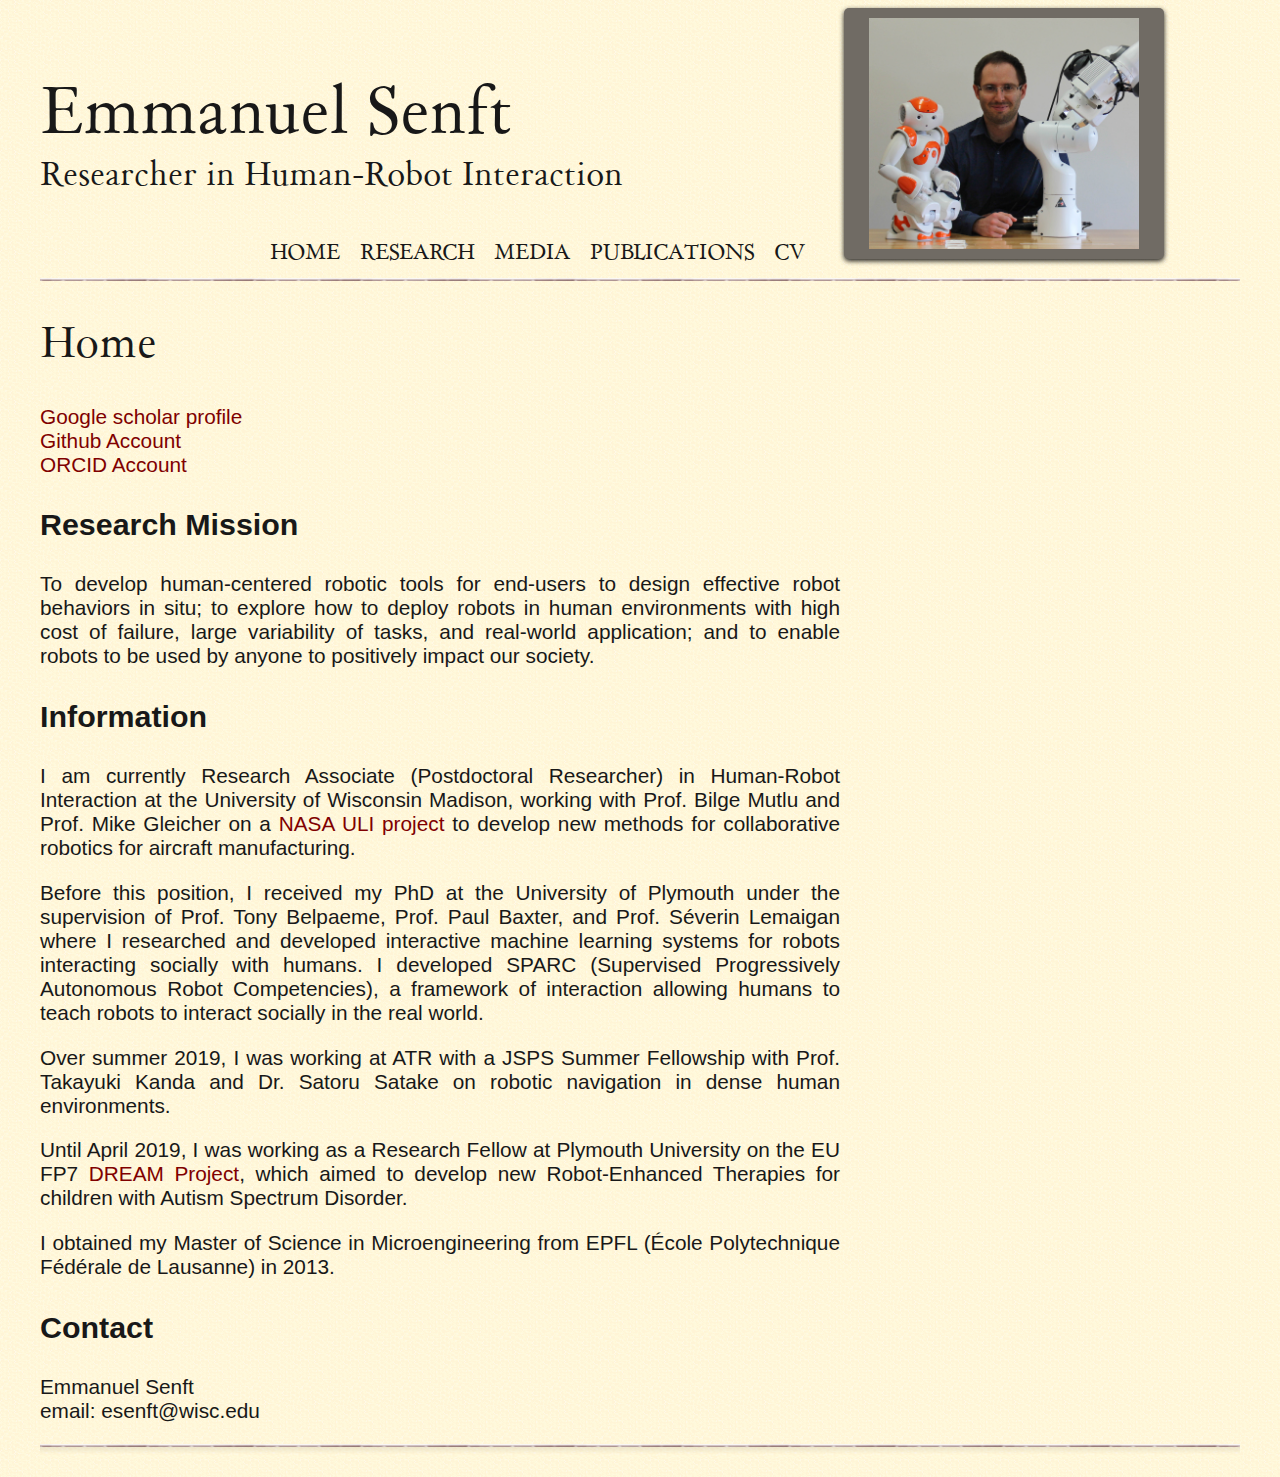
==== index.html @ 6bbd4413 "improve visuals" ====
<!DOCTYPE html>
<html>

    <head>
	<!-- Global site tag (gtag.js) - Google Analytics -->
	<script async src="https://www.googletagmanager.com/gtag/js?id=UA-127162467-1"></script>
	<script>
		window.dataLayer = window.dataLayer || [];
		function gtag(){dataLayer.push(arguments);}
		gtag('js', new Date());

		gtag('config', 'UA-127162467-1');
	</script>

        <meta charset="utf-8" />
        <link rel="stylesheet" href="style.css" />
        <!--[if lt IE 9]>
        <script src="http://html5shiv.googlecode.com/svn/trunk/html5.js"></script>
        <![endif]-->
        <title>Emmanuel Senft</title>
		<link rel="shortcut icon" href="images/icon.ico">
    </head>
    
    <!--[if IE 6 ]><body class="ie6 old_ie"><![endif]-->
    <!--[if IE 7 ]><body class="ie7 old_ie"><![endif]-->
    <!--[if IE 8 ]><body class="ie8"><![endif]-->
    <!--[if IE 9 ]><body class="ie9"><![endif]-->
    <!--[if !IE]><!--><body><!--<![endif]-->
    <div id="bloc_page">
        <header>
            <div id="titre_principal">
                <h1>Emmanuel Senft </h1>
                <h2>Researcher in Human-Robot Interaction</h2>
                <nav>
                    <ul>
                        <li><a href="index.html">Home</a></li>
                        <li><a href="research.html">Research</a></li>
                        <!-- <li><a href="professional.html">Professional</a></li> -->
                        <li><a href="media.html">Media</a></li>
                        <li><a href="publication.html">Publications</a></li>
                        <li><a href="cv.pdf" target="_blank">CV</a></li>
                    </ul>
                </nav>
            </div>

            <aside>
                    <img id="panda" src="images/portrait.jpg" alt="Emmanuel Senft" class="center"/>
            </aside>

        </header>
        
        
        <section>
            <article>
                <h2>Home</h2>
                <p><a href="https://scholar.google.co.uk/citations?user=Yw1tGf4AAAAJ&hl=en">Google scholar profile</a><br />
                <a href="https://github.com/emmanuel-senft">Github Account</a><br />
                <a href="https://orcid.org/0000-0001-7160-4352">ORCID Account</a></p>
                <h3>Research Mission</h3>
                <p> To develop human-centered robotic tools for end-users to design effective robot behaviors in situ; to explore how to deploy robots in human environments with high cost of failure, large variability of tasks, and real-world application; and to enable robots to be used by anyone to positively impact our society.</p>

                <h3>Information</h3>
                <p> I am currently Research Associate (Postdoctoral Researcher) in Human-Robot Interaction at the University of Wisconsin Madison, working with Prof. Bilge Mutlu and Prof. Mike Gleicher on a <a href=https://techport.nasa.gov/view/96115>NASA ULI project</a> to develop new methods for collaborative robotics for aircraft manufacturing. </p>

                <p> Before this position, I received my PhD at the University of Plymouth under the supervision of Prof. Tony Belpaeme, Prof. Paul Baxter, and Prof. Séverin Lemaigan where I researched and developed interactive machine learning systems for robots interacting socially with humans. 
                I developed SPARC (Supervised Progressively Autonomous Robot Competencies), a framework of interaction allowing humans to teach robots to interact socially in the real world. </p>
                
                <p>Over summer 2019, I was working at ATR with a JSPS Summer Fellowship with Prof. Takayuki Kanda and Dr. Satoru Satake on robotic navigation in dense human environments.</p>
                
                <p>Until April 2019, I was working as a Research Fellow at Plymouth University on the EU FP7 <a href="http://dream2020.eu/">DREAM Project</a>, which aimed to develop new Robot-Enhanced Therapies for children with Autism Spectrum Disorder.</p>

                <p>I obtained my Master of Science in Microengineering from EPFL (École Polytechnique Fédérale de Lausanne) in 2013. </p>

                <!-- <h3> News </h3>
                <ul>
                    <li><p>03/21 - Paper by Mike Hagenow just accepted at IROS / RA-L!</p></li>
                    <li><p>08/20 - Paper from the Cardiac rehabilitation project just came out at RO-MAN 2020! <a href="papers/2020-IR-ROMAN.pdf">Paper</a>.</p></li>
                    <li><p>07/20 - The DREAM Dataset paper is out in Plos One! <a href="papers/2020-ES-HRI.pdf">Paper</a> - <a href="https://www.youtube.com/watch?v=wPnGHM_edk4">Video</a>.</p></li>
                    <li><p>10/19 - Check out for our new paper in <a href="https://robotics.sciencemag.org/content/4/35/eaat1186">Science Robotics</a>, it even made the <a href="https://robotics.sciencemag.org/content/4/35">cover of the issue!</a></p></li>
                    <li><p>10/19 - I have just started a new position at UW Madison working with Bilge Mutlu on robotic collaboration for aircraft manufacturing!</p></li>
                    <li><p>06/19 - Second position for the <a href="http://queenmaryroboticsaward.blogspot.com/">Queen Mary UK Best PhD in Robotics Award</a>.</p>
                    <li><p>02/19 - I received a research grant for the JSPS to work with Prof. Takayuki Kanda at ATR over the summer 2019, I will be collaborating on a project exploring how robots should cross people in narrow corridors. </p></li>
                    <li><p>09/18 - Completed my PhD at Plymouth University (U.K.), under the supervision of <a href="http://tonybelpaeme.me/">Professor Tony Belpaeme</a>, <a href="http://paul-baxter.github.io/">Dr. Paul Baxter</a>, and <a href="http://academia.skadge.org/">Dr. Séverin Lemaignan</a>. This thesis, titled "Teaching Robots Autonomy from In Situ Human Supervision'', can be downloaded <a href="https://emmanuel-senft.github.io/ES Thesis.pdf">here</a>.</p></li>
                </ul>-->
                <h3>Contact</h3>
                <p>Emmanuel Senft<br />
                email: esenft@wisc.edu<br />
            </article>
        </section>
        
        <footer>

        </footer>
    </div>
    </body>
</html>
---- style.css ----
﻿/* Définition des polices personnalisées */

@font-face
{
    font-family: 'BallparkWeiner';
    src: url('polices/ballpark.eot');
    src: url('polices/ballpark.eot?#iefix') format('embedded-opentype'),
         url('polices/ballpark.woff') format('woff'),
         url('polices/ballpark.ttf') format('truetype'),
         url('polices/ballpark.svg#BallparkWeiner') format('svg');
    font-weight: normal;
    font-style: normal;
}

@font-face
{
    font-family: 'Dayrom';
    src: url('polices/dayrom.eot');
    src: url('polices/dayrom.eot?#iefix') format('embedded-opentype'),
         url('polices/dayrom.woff') format('woff'),
         url('polices/dayrom.ttf') format('truetype'),
         url('polices/dayrom.svg#Dayrom') format('svg');
    font-weight: normal;
    font-style: normal;
}

/* Eléments principaux de la page */

body
{
    background: url('images/fond_jaune.png');
    font-family: 'Trebuchet MS', Arial, sans-serif;
    color: #181818;
}

#bloc_page
{
    width: 1200px;
    margin: auto;
}

section h1, footer h1, nav a
{
    font-family: Dayrom, serif;
    font-weight: normal;
    text-transform: uppercase;
}

/* Header */

header
{
    background: url('images/separateur.png') repeat-x bottom;
}

#titre_principal
{
    display: inline-block;
}

header h1
{
    font-family: Dayrom, serif;
    font-size: 4em;
    font-weight: normal;
}

#logo, header h1
{
    display: inline-block;
    margin-bottom: 0px;
}

header h2
{
    font-family: Dayrom, serif;
    font-size: 2em;
    margin-top: 0px;
    font-weight: normal;
}

/* Navigation */

nav
{
    display: inline-block;
    width: 780px;
    text-align: right;
}

nav ul
{
    list-style-type: none;
}

nav li
{
    display: inline-block;
    margin-right: 15px;
}

nav a
{
    font-size: 1.3em;
    color: #181818;
    padding-bottom: 3px;
    text-decoration: none;
}

nav a:hover
{
    color: #760001;
    border-bottom: 3px solid #760001;
}

aside
{
    display: inline-block;
    text-align: justify;
	top: 0px;
	left: 20px;
    position: relative;
    width: 300px;
    min-height: 120px;
    max-height: auto;
	background-color: #706b64;
    box-shadow: 0px 2px 5px #1c1a19;
    border-radius: 5px;
    padding: 10px;
    color: white;
    font-size: 0.9em;
}
.center {
    display: block;
    margin-left: auto;
    margin-right: auto;
    width: 90%;
  }

/* Corps */

article
{
    display: inline-block;
    text-align: justify;
    min-height: 300px;
    max-height: auto;
	vertical-align: top;
    width: 800px;
    margin-right: 15px;
}

article a
{
	text-decoration: none;
	color: #800000;
}

article a:hover
{
    color: #760001;
    border-bottom: 2px solid #760001;
}

.ico_categorie
{
    vertical-align: middle;
    margin-right: 8px;
}

article h2
{
    font-family: Dayrom, serif;
    font-size: 2.6em;
    font-weight: normal;
}

article h3
{
    font-family: Helvetica, sans-serif;
	font-size: 1.9em;
}

article h4
{
    font-family: Helvetica, sans-serif;
	font-size: 1.4em;
}

article r
{
    font-family: Helvetica, sans-serif;
   font-size: 1.2em;
}

article p
{
    font-family: Helvetica, sans-serif;
    font-size: 1.3em;
}
/* Footer */

footer
{
    background:  url('images/separateur.png') repeat-x top, url('images/ombre.png') repeat-x top;
    padding-top: 25px;
}

footer p, footer ul
{
    font-size: 0.8em;
}

footer h1
{
    font-size: 1.1em;
}


/* Correctifs pour les vieilles versions d'Internet Explorer */

/* Pour activer un positionnement type inline-block sur les vieilles versions d'IE */

.old_ie #titre_principal, .old_ie #logo, .old_ie header h1, .old_ie nav, .old_ie nav li, .old_ie .bouton_rouge, .old_ie article, .old_ie aside, .old_ie #tweet, .old_ie #mes_photos, .old_ie #mes_amis, .old_ie #mes_amis ul
{
    display: inline;
    zoom: 1;
}

/* Quelques ajustements pour les vieilles versions d'IE */

.old_ie section h1, .ie8 section h1
{
    font-size: 1.1em;
}

.old_ie footer div, .ie8 footer div
{
    margin-top: 30px;
    background: url('images/separateur.png') repeat-x top;
}
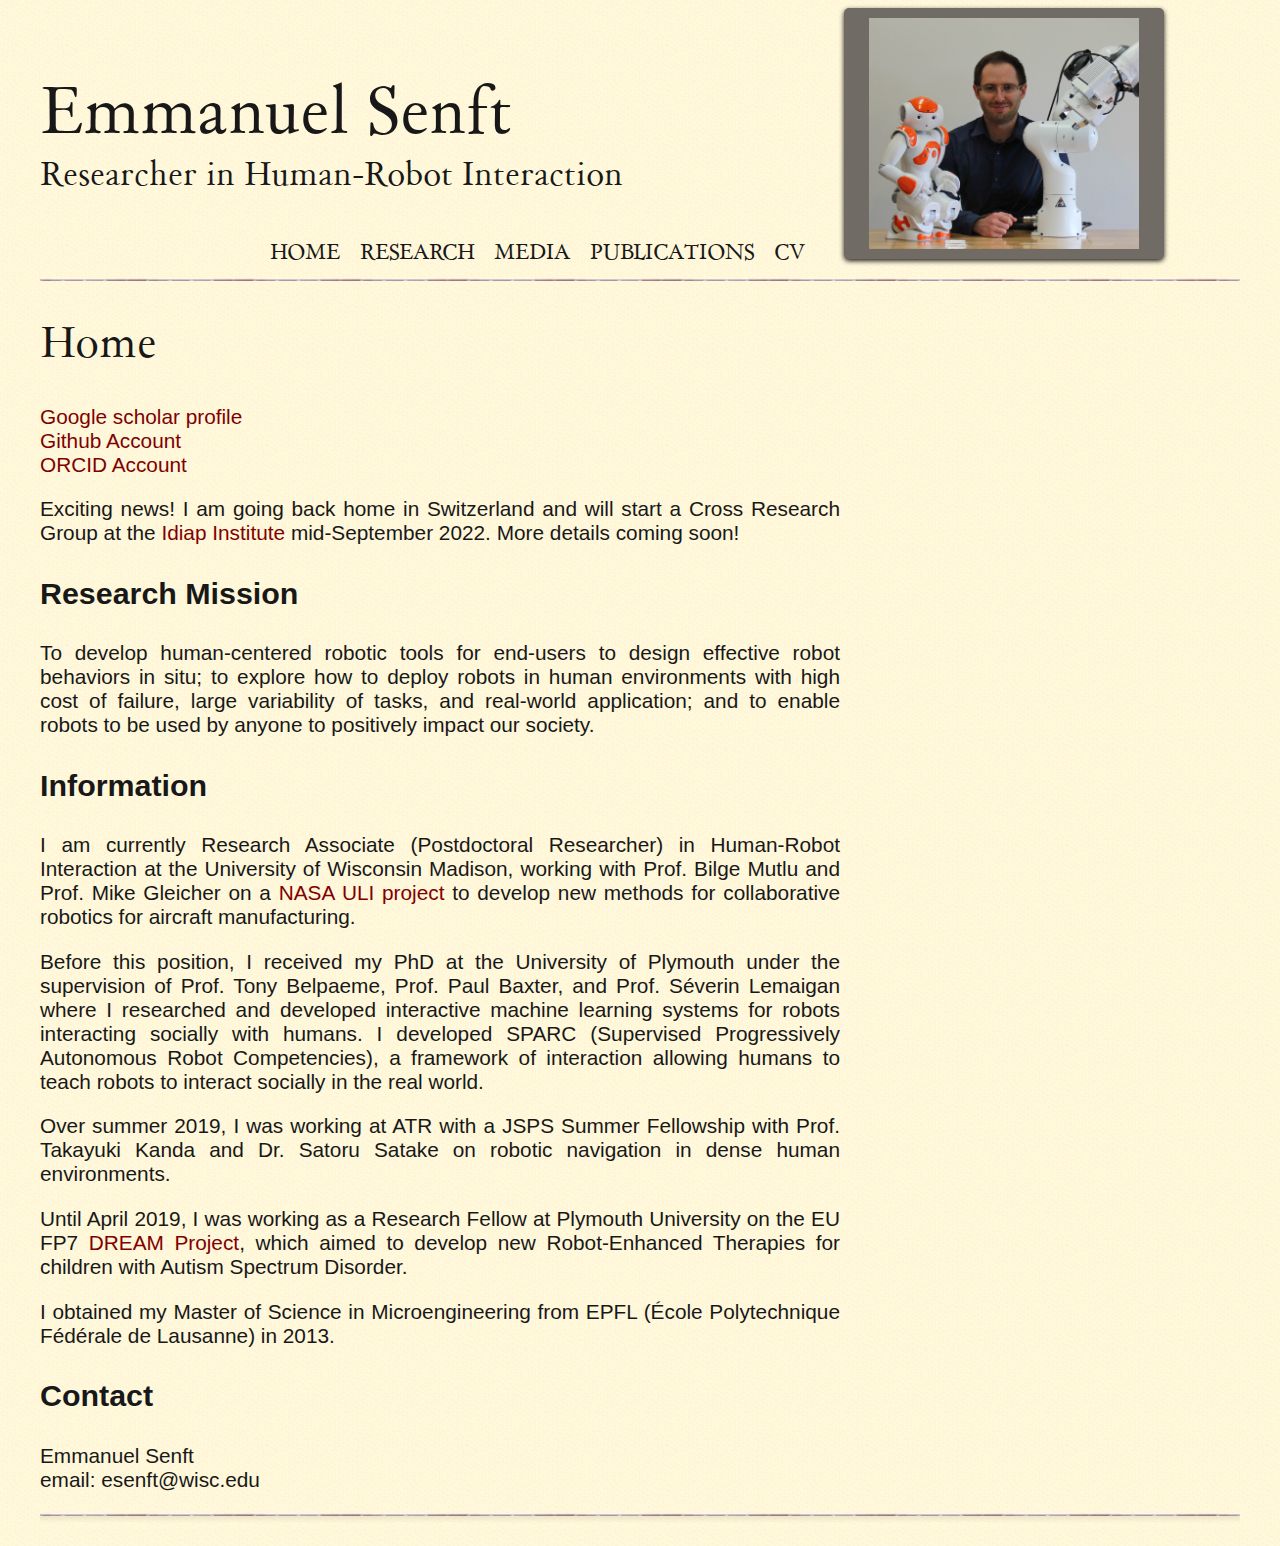
==== commit 53ded8e6: "Update IROS papers and new position" ====
--- a/index.html
+++ b/index.html
@@ -56,10 +56,14 @@
                 <p><a href="https://scholar.google.co.uk/citations?user=Yw1tGf4AAAAJ&hl=en">Google scholar profile</a><br />
                 <a href="https://github.com/emmanuel-senft">Github Account</a><br />
                 <a href="https://orcid.org/0000-0001-7160-4352">ORCID Account</a></p>
+
+                <p> Exciting news! I am going back home in Switzerland and will start a Cross Research Group at the <a href="http://idiap.ch/">Idiap Institute</a> mid-September 2022. More details coming soon!</p>
+
                 <h3>Research Mission</h3>
                 <p> To develop human-centered robotic tools for end-users to design effective robot behaviors in situ; to explore how to deploy robots in human environments with high cost of failure, large variability of tasks, and real-world application; and to enable robots to be used by anyone to positively impact our society.</p>
 
                 <h3>Information</h3>
+
                 <p> I am currently Research Associate (Postdoctoral Researcher) in Human-Robot Interaction at the University of Wisconsin Madison, working with Prof. Bilge Mutlu and Prof. Mike Gleicher on a <a href=https://techport.nasa.gov/view/96115>NASA ULI project</a> to develop new methods for collaborative robotics for aircraft manufacturing. </p>
 
                 <p> Before this position, I received my PhD at the University of Plymouth under the supervision of Prof. Tony Belpaeme, Prof. Paul Baxter, and Prof. Séverin Lemaigan where I researched and developed interactive machine learning systems for robots interacting socially with humans. 
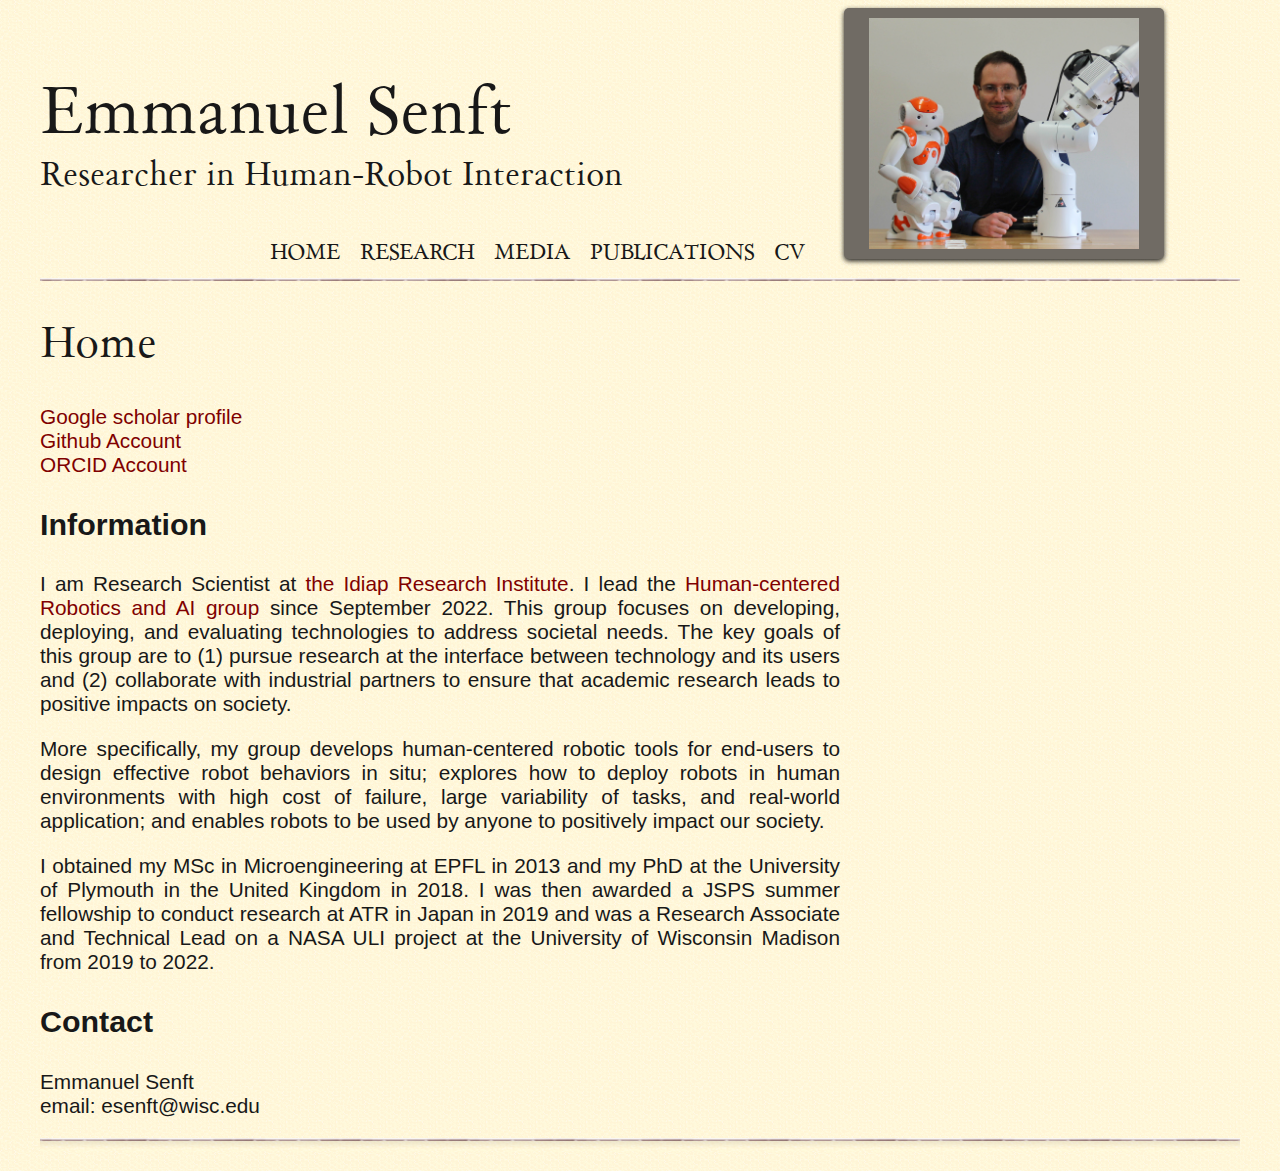
==== commit 23d408f2: "early update idiap" ====
--- a/index.html
+++ b/index.html
@@ -57,14 +57,16 @@
                 <a href="https://github.com/emmanuel-senft">Github Account</a><br />
                 <a href="https://orcid.org/0000-0001-7160-4352">ORCID Account</a></p>
 
-                <p> Exciting news! I am going back home in Switzerland and will start a Cross Research Group at the <a href="http://idiap.ch/">Idiap Institute</a> mid-September 2022. More details coming soon!</p>
-
-                <h3>Research Mission</h3>
-                <p> To develop human-centered robotic tools for end-users to design effective robot behaviors in situ; to explore how to deploy robots in human environments with high cost of failure, large variability of tasks, and real-world application; and to enable robots to be used by anyone to positively impact our society.</p>
-
                 <h3>Information</h3>
 
-                <p> I am currently Research Associate (Postdoctoral Researcher) in Human-Robot Interaction at the University of Wisconsin Madison, working with Prof. Bilge Mutlu and Prof. Mike Gleicher on a <a href=https://techport.nasa.gov/view/96115>NASA ULI project</a> to develop new methods for collaborative robotics for aircraft manufacturing. </p>
+                <p> I am Research Scientist at <a href="http://idiap.ch/">the Idiap Research Institute</a>. I lead the <a href="https://www.idiap.ch/en/scientific-research/human-centered-robotics-and-ai/index_html">Human-centered Robotics and AI group</a> since September 2022. This group focuses on developing, deploying, and evaluating technologies to address societal needs. The key goals of this group are to (1) pursue research at the interface between technology and its users and (2) collaborate with industrial partners to ensure that academic research leads to positive impacts on society. 
+
+                <!-- <h3>Research Mission</h3>-->
+                <p> More specifically, my group develops human-centered robotic tools for end-users to design effective robot behaviors in situ; explores how to deploy robots in human environments with high cost of failure, large variability of tasks, and real-world application; and enables robots to be used by anyone to positively impact our society.</p> 
+                    
+                <p> I obtained my MSc in Microengineering at EPFL in 2013 and my PhD at the University of Plymouth in the United Kingdom in 2018. I was then awarded a JSPS summer fellowship to conduct research at ATR in Japan in 2019 and was a Research Associate and Technical Lead on a NASA ULI project at the University of Wisconsin Madison from 2019 to 2022.</p>
+
+                <!-- <p> I am currently Research Associate (Postdoctoral Researcher) in Human-Robot Interaction at the University of Wisconsin Madison, working with Prof. Bilge Mutlu and Prof. Mike Gleicher on a <a href=https://techport.nasa.gov/view/96115>NASA ULI project</a> to develop new methods for collaborative robotics for aircraft manufacturing. </p>
 
                 <p> Before this position, I received my PhD at the University of Plymouth under the supervision of Prof. Tony Belpaeme, Prof. Paul Baxter, and Prof. Séverin Lemaigan where I researched and developed interactive machine learning systems for robots interacting socially with humans. 
                 I developed SPARC (Supervised Progressively Autonomous Robot Competencies), a framework of interaction allowing humans to teach robots to interact socially in the real world. </p>
@@ -73,7 +75,7 @@
                 
                 <p>Until April 2019, I was working as a Research Fellow at Plymouth University on the EU FP7 <a href="http://dream2020.eu/">DREAM Project</a>, which aimed to develop new Robot-Enhanced Therapies for children with Autism Spectrum Disorder.</p>
 
-                <p>I obtained my Master of Science in Microengineering from EPFL (École Polytechnique Fédérale de Lausanne) in 2013. </p>
+                <p>I obtained my Master of Science in Microengineering from EPFL (École Polytechnique Fédérale de Lausanne) in 2013. </p> -->
 
                 <!-- <h3> News </h3>
                 <ul>
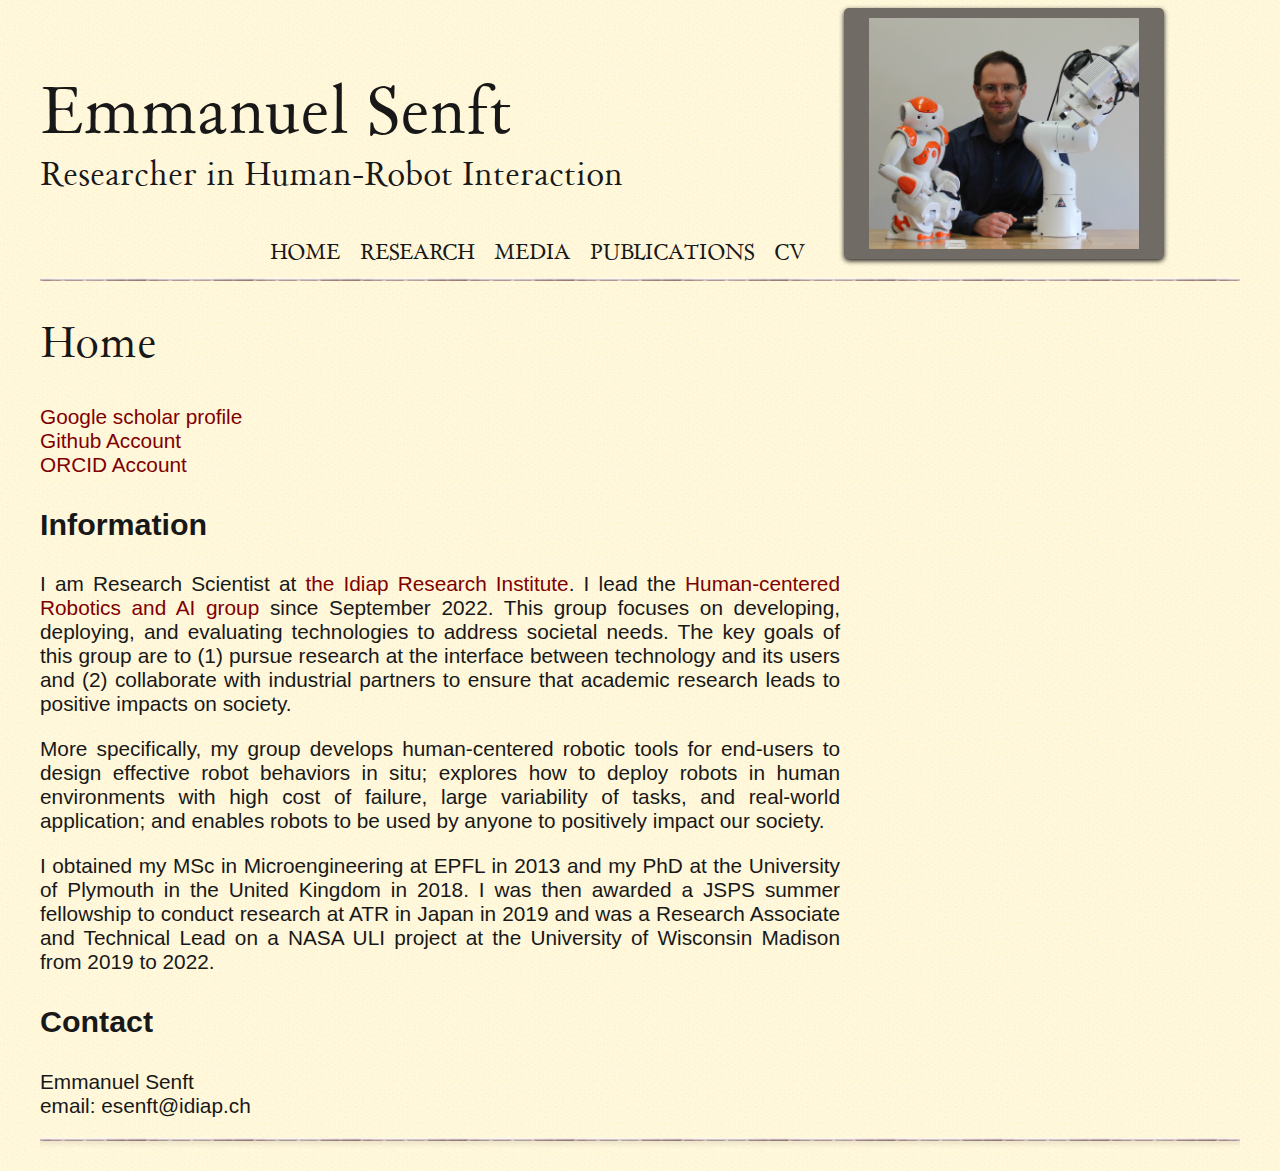
==== commit 2896d8bb: "index.html {esenft@wisc.edu -> esenft@idiap.ch}" ====
--- a/index.html
+++ b/index.html
@@ -90,7 +90,7 @@
                 </ul>-->
                 <h3>Contact</h3>
                 <p>Emmanuel Senft<br />
-                email: esenft@wisc.edu<br />
+                email: esenft@idiap.ch<br />
             </article>
         </section>
         
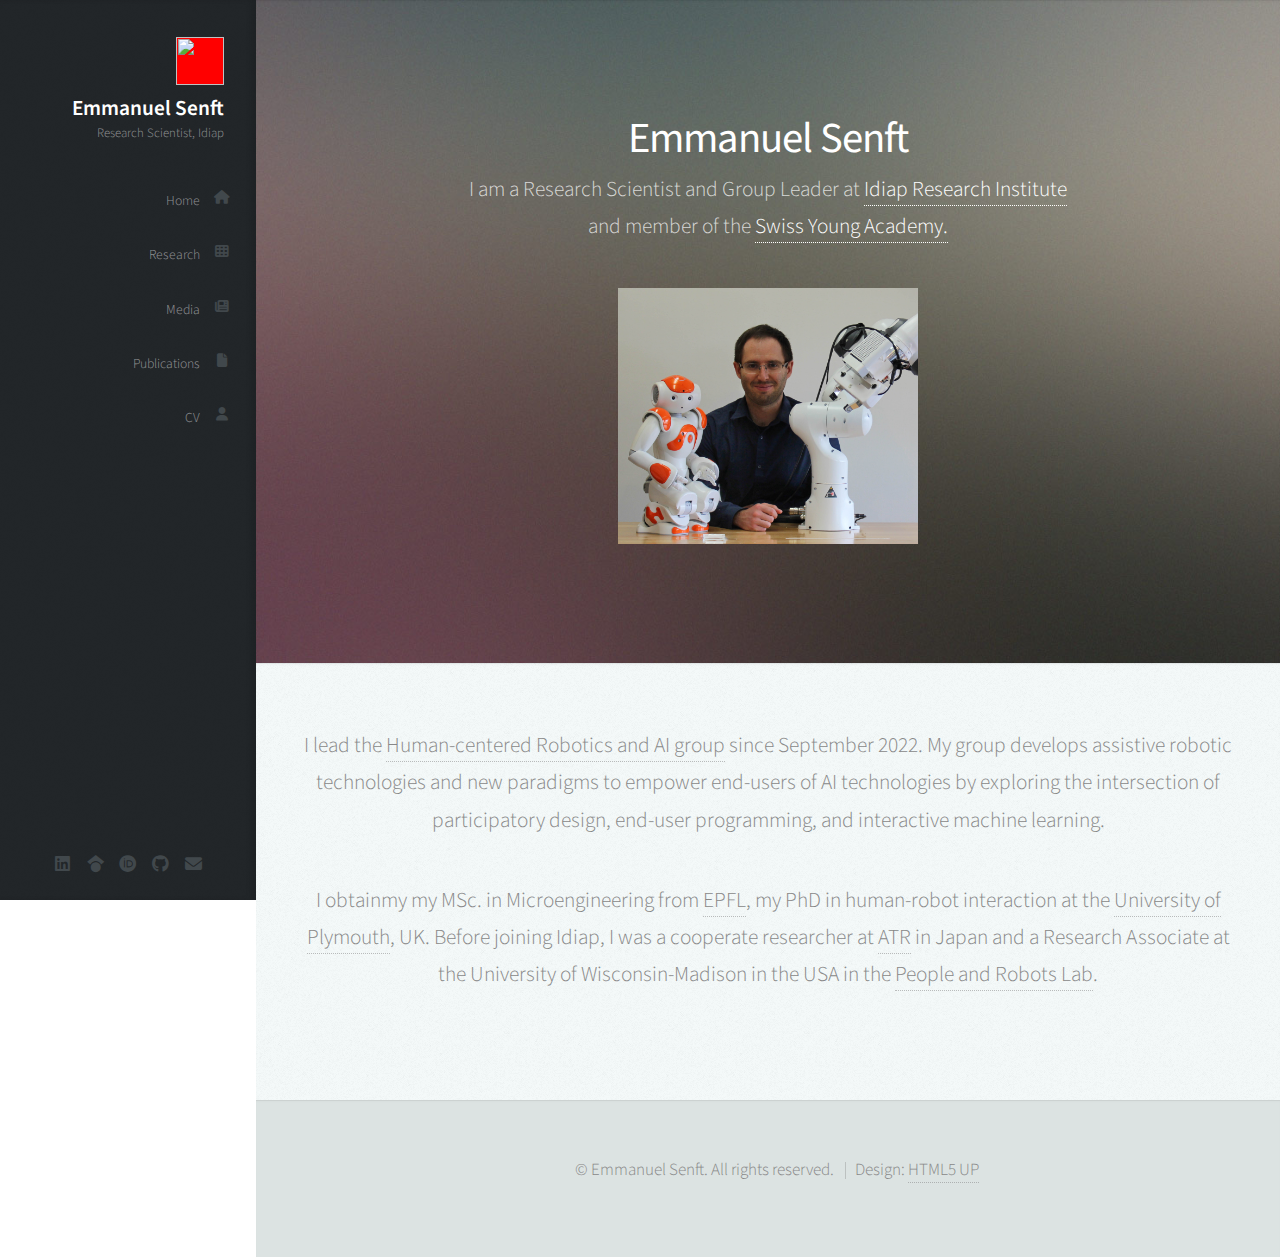
==== commit 4c981e94: "Style update" ====
--- a/index.html
+++ b/index.html
@@ -1,102 +1,127 @@
-<!DOCTYPE html>
+<!DOCTYPE HTML>
+<!--
+	Adapted from Prologue by HTML5 UP
+	html5up.net | @ajlkn
+	Free for personal and commercial use under the CCA 3.0 license (html5up.net/license)
+-->
 <html>
 
-    <head>
-	<!-- Global site tag (gtag.js) - Google Analytics -->
-	<script async src="https://www.googletagmanager.com/gtag/js?id=UA-127162467-1"></script>
-	<script>
-		window.dataLayer = window.dataLayer || [];
-		function gtag(){dataLayer.push(arguments);}
-		gtag('js', new Date());
+<head>
+	<title>Emmanuel Senft</title>
+	<meta charset="utf-8" />
+	<meta name="viewport" content="width=device-width, initial-scale=1, user-scalable=no" />
+	<link rel="stylesheet" href="assets/css/main.css" />
+</head>
 
-		gtag('config', 'UA-127162467-1');
-	</script>
+<body class="is-preload">
+	<!-- Header -->
+	<div id="header">
 
-        <meta charset="utf-8" />
-        <link rel="stylesheet" href="style.css" />
-        <!--[if lt IE 9]>
-        <script src="http://html5shiv.googlecode.com/svn/trunk/html5.js"></script>
-        <![endif]-->
-        <title>Emmanuel Senft</title>
-		<link rel="shortcut icon" href="images/icon.ico">
-    </head>
-    
-    <!--[if IE 6 ]><body class="ie6 old_ie"><![endif]-->
-    <!--[if IE 7 ]><body class="ie7 old_ie"><![endif]-->
-    <!--[if IE 8 ]><body class="ie8"><![endif]-->
-    <!--[if IE 9 ]><body class="ie9"><![endif]-->
-    <!--[if !IE]><!--><body><!--<![endif]-->
-    <div id="bloc_page">
-        <header>
-            <div id="titre_principal">
-                <h1>Emmanuel Senft </h1>
-                <h2>Researcher in Human-Robot Interaction</h2>
-                <nav>
-                    <ul>
-                        <li><a href="index.html">Home</a></li>
-                        <li><a href="research.html">Research</a></li>
-                        <!-- <li><a href="professional.html">Professional</a></li> -->
-                        <li><a href="media.html">Media</a></li>
-                        <li><a href="publication.html">Publications</a></li>
-                        <li><a href="cv.pdf" target="_blank">CV</a></li>
-                    </ul>
-                </nav>
-            </div>
+		<div class="top">
 
-            <aside>
-                    <img id="panda" src="images/portrait.jpg" alt="Emmanuel Senft" class="center"/>
-            </aside>
+			<!-- Logo -->
+			<div id="logo">
+				<span class="image avatar48"><img src="images/portrait-idiap square.jpg" alt="" /></span>
+				<h1 id="title">Emmanuel Senft</h1>
+				<p>Research Scientist, Idiap</p>
+			</div>
 
-        </header>
-        
-        
-        <section>
-            <article>
-                <h2>Home</h2>
-                <p><a href="https://scholar.google.co.uk/citations?user=Yw1tGf4AAAAJ&hl=en">Google scholar profile</a><br />
-                <a href="https://github.com/emmanuel-senft">Github Account</a><br />
-                <a href="https://orcid.org/0000-0001-7160-4352">ORCID Account</a></p>
+			<!-- Nav -->
+			<nav id="nav">
+				<ul>
+					<li><a href="index.html" id="top-link"><span class="icon solid fa-home">Home</span></a></li>
+					<li><a href="research.html" id="top-link"><span class="icon solid fa-th">Research</span></a></li>
+					<li><a href="media.html" id="top-link"><span class="icon solid fa-newspaper">Media</span></a></li>
+					<li><a href="publications.html" id="top-link"><span
+								class="icon solid fa-file">Publications</span></a></li>
+					<li><a href="cv.pdf" id="top-link"><span class="icon solid fa-user">CV</span></a></li>
+					<!-- <li><a href="index.html#portfolio" id="portfolio-link"><span class="icon solid fa-th">Portfolio</span></a></li>
+							<li><a href="page2.html#about" id="about-link"><span class="icon solid fa-user">About Me</span></a></li>
+							<li><a href="index.html#contact" id="contact-link"><span class="icon solid fa-envelope">Contact</span></a></li> -->
+				</ul>
+			</nav>
 
-                <h3>Information</h3>
+		</div>
 
-                <p> I am Research Scientist at <a href="http://idiap.ch/">the Idiap Research Institute</a>. I lead the <a href="https://www.idiap.ch/en/scientific-research/human-centered-robotics-and-ai/index_html">Human-centered Robotics and AI group</a> since September 2022. This group focuses on developing, deploying, and evaluating technologies to address societal needs. The key goals of this group are to (1) pursue research at the interface between technology and its users and (2) collaborate with industrial partners to ensure that academic research leads to positive impacts on society. 
+		<div class="bottom">
 
-                <!-- <h3>Research Mission</h3>-->
-                <p> More specifically, my group develops human-centered robotic tools for end-users to design effective robot behaviors in situ; explores how to deploy robots in human environments with high cost of failure, large variability of tasks, and real-world application; and enables robots to be used by anyone to positively impact our society.</p> 
-                    
-                <p> I obtained my MSc in Microengineering at EPFL in 2013 and my PhD at the University of Plymouth in the United Kingdom in 2018. I was then awarded a JSPS summer fellowship to conduct research at ATR in Japan in 2019 and was a Research Associate and Technical Lead on a NASA ULI project at the University of Wisconsin Madison from 2019 to 2022.</p>
+			<!-- Social Icons -->
+			<ul class="icons">
+				<!-- <li><a href="#" class="icon brands fa-twitter"><span class="label">Twitter</span></a></li>
+						<li><a href="#" class="icon brands fa-facebook-f"><span class="label">Facebook</span></a></li> -->
+				<!-- <li><a href="#" class="icon brands fa-dribbble"><span class="label">Dribbble</span></a></li> -->
+				<li><a href="https://ch.linkedin.com/in/emmanuel-senft-a4853251" class="icon brands fa-linkedin"><span
+							class="label">Linkedin</span></a></li>
+				<li><a href="https://scholar.google.fr/citations?user=Yw1tGf4AAAAJ&hl=en"
+						class="icon brands fa-google-scholar"><span class="label">Scholar</span></a></li>
+				<li><a href="https://orcid.org/0000-0001-7160-4352" class="icon brands fa-orcid"><span
+							class="label">orcid</span></a></li>
+				<li><a href="https://github.com/emmanuel-senft" class="icon brands fa-github"><span
+							class="label">Github</span></a></li>
+				<li><a href="mailto:esenft@idiap.ch" class="icon solid fa-envelope"><span class="label">Email</span></a>
+				</li>
+			</ul>
 
-                <!-- <p> I am currently Research Associate (Postdoctoral Researcher) in Human-Robot Interaction at the University of Wisconsin Madison, working with Prof. Bilge Mutlu and Prof. Mike Gleicher on a <a href=https://techport.nasa.gov/view/96115>NASA ULI project</a> to develop new methods for collaborative robotics for aircraft manufacturing. </p>
+		</div>
 
-                <p> Before this position, I received my PhD at the University of Plymouth under the supervision of Prof. Tony Belpaeme, Prof. Paul Baxter, and Prof. Séverin Lemaigan where I researched and developed interactive machine learning systems for robots interacting socially with humans. 
-                I developed SPARC (Supervised Progressively Autonomous Robot Competencies), a framework of interaction allowing humans to teach robots to interact socially in the real world. </p>
-                
-                <p>Over summer 2019, I was working at ATR with a JSPS Summer Fellowship with Prof. Takayuki Kanda and Dr. Satoru Satake on robotic navigation in dense human environments.</p>
-                
-                <p>Until April 2019, I was working as a Research Fellow at Plymouth University on the EU FP7 <a href="http://dream2020.eu/">DREAM Project</a>, which aimed to develop new Robot-Enhanced Therapies for children with Autism Spectrum Disorder.</p>
+	</div>
 
-                <p>I obtained my Master of Science in Microengineering from EPFL (École Polytechnique Fédérale de Lausanne) in 2013. </p> -->
+	<!-- Main -->
+	<div id="main">
+		<!-- Intro -->
+		<section id="top" class="one dark cover">
+			<div class="container">
+				<header>
+					<h2 class="alt"><strong>Emmanuel Senft</strong></h2>
+					<h3 class="alt"></h3>I am a Research Scientist and Group Leader at <a href="http://idiap.ch">Idiap
+						Research Institute</a> </h3>
+					<h3 class="alt"></h3>and member of the <a href="https://swissyoungacademy.ch/en">Swiss Young
+						Academy.</a> </h3>
+				</header>
+				<!-- <footer>
+						<a href="#portfolio" class="button scrolly">Magna Aliquam</a>
+					</footer> -->
+				<div class="biothumb">
+					<img alt="image" src="images/portrait.jpg" class="img-responsive" width=300>
+				</div>
+			</div>
+		</section>
+		<section id="bio" class="two">
+			<div class="container">
+				<p>I lead the <a href="https://www.idiap.ch/hrai">Human-centered Robotics and AI group</a> since
+					September 2022. My group develops assistive robotic technologies and new paradigms to empower
+					end-users of AI technologies by exploring the intersection of participatory design, end-user
+					programming, and interactive machine learning.</p>
 
-                <!-- <h3> News </h3>
-                <ul>
-                    <li><p>03/21 - Paper by Mike Hagenow just accepted at IROS / RA-L!</p></li>
-                    <li><p>08/20 - Paper from the Cardiac rehabilitation project just came out at RO-MAN 2020! <a href="papers/2020-IR-ROMAN.pdf">Paper</a>.</p></li>
-                    <li><p>07/20 - The DREAM Dataset paper is out in Plos One! <a href="papers/2020-ES-HRI.pdf">Paper</a> - <a href="https://www.youtube.com/watch?v=wPnGHM_edk4">Video</a>.</p></li>
-                    <li><p>10/19 - Check out for our new paper in <a href="https://robotics.sciencemag.org/content/4/35/eaat1186">Science Robotics</a>, it even made the <a href="https://robotics.sciencemag.org/content/4/35">cover of the issue!</a></p></li>
-                    <li><p>10/19 - I have just started a new position at UW Madison working with Bilge Mutlu on robotic collaboration for aircraft manufacturing!</p></li>
-                    <li><p>06/19 - Second position for the <a href="http://queenmaryroboticsaward.blogspot.com/">Queen Mary UK Best PhD in Robotics Award</a>.</p>
-                    <li><p>02/19 - I received a research grant for the JSPS to work with Prof. Takayuki Kanda at ATR over the summer 2019, I will be collaborating on a project exploring how robots should cross people in narrow corridors. </p></li>
-                    <li><p>09/18 - Completed my PhD at Plymouth University (U.K.), under the supervision of <a href="http://tonybelpaeme.me/">Professor Tony Belpaeme</a>, <a href="http://paul-baxter.github.io/">Dr. Paul Baxter</a>, and <a href="http://academia.skadge.org/">Dr. Séverin Lemaignan</a>. This thesis, titled "Teaching Robots Autonomy from In Situ Human Supervision'', can be downloaded <a href="https://emmanuel-senft.github.io/ES Thesis.pdf">here</a>.</p></li>
-                </ul>-->
-                <h3>Contact</h3>
-                <p>Emmanuel Senft<br />
-                email: esenft@idiap.ch<br />
-            </article>
-        </section>
-        
-        <footer>
+				<p>I obtainmy my MSc. in Microengineering from <a href="http://www.epfl.ch">EPFL</a>, my PhD in
+					human-robot interaction at the <a href="https://www.plymouth.ac.uk/">University of Plymouth</a>, UK.
+					Before joining Idiap, I was a cooperate researcher at <a
+						href="https://www.atr.jp/index_e.html">ATR</a> in Japan and a Research Associate at the
+					University of Wisconsin-Madison in the USA in the <a href="https://peopleandrobots.wisc.edu/">People
+						and Robots Lab</a>.</p>
+			</div>
+	</div>
 
-        </footer>
-    </div>
-    </body>
-</html>
+	<!-- Footer -->
+	<div id="footer">
+
+		<!-- Copyright -->
+		<ul class="copyright">
+			<li>&copy; Emmanuel Senft. All rights reserved.</li>
+			<li>Design: <a href="http://html5up.net">HTML5 UP</a></li>
+		</ul>
+
+	</div>
+
+	<!-- Scripts -->
+	<script src="assets/js/jquery.min.js"></script>
+	<script src="assets/js/jquery.scrolly.min.js"></script>
+	<script src="assets/js/jquery.scrollex.min.js"></script>
+	<script src="assets/js/browser.min.js"></script>
+	<script src="assets/js/breakpoints.min.js"></script>
+	<script src="assets/js/util.js"></script>
+	<script src="assets/js/main.js"></script>
+
+</body>
+
+</html>--- a/assets/css/main.css
+++ b/assets/css/main.css
@@ -0,0 +1,2633 @@
+@import url("fontawesome-all.min.css");
+@import url("https://fonts.googleapis.com/css?family=Source+Sans+Pro:300,300italic,400,600");
+
+/*
+	Prologue by HTML5 UP
+	html5up.net | @ajlkn
+	Free for personal and commercial use under the CCA 3.0 license (html5up.net/license)
+*/
+
+html, body, div, span, applet, object,
+iframe, h1, h2, h3, h4, h5, h6, p, blockquote,
+pre, a, abbr, acronym, address, big, cite,
+code, del, dfn, em, img, ins, kbd, q, s, samp,
+small, strike, strong, sub, sup, tt, var, b,
+u, i, center, dl, dt, dd, ol, ul, li, fieldset,
+form, label, legend, table, caption, tbody,
+tfoot, thead, tr, th, td, article, aside,
+canvas, details, embed, figure, figcaption,
+footer, header, hgroup, menu, nav, output, ruby,
+section, summary, time, mark, audio, video {
+	margin: 0;
+	padding: 0;
+	border: 0;
+	font-size: 100%;
+	font: inherit;
+	vertical-align: baseline;}
+
+article, aside, details, figcaption, figure,
+footer, header, hgroup, menu, nav, section {
+	display: block;}
+
+body {
+	line-height: 1;
+}
+
+ol, ul {
+	list-style: none;
+}
+
+blockquote, q {
+	quotes: none;
+}
+
+	blockquote:before, blockquote:after, q:before, q:after {
+		content: '';
+		content: none;
+	}
+
+table {
+	border-collapse: collapse;
+	border-spacing: 0;
+}
+
+body {
+	-webkit-text-size-adjust: none;
+}
+
+mark {
+	background-color: transparent;
+	color: inherit;
+}
+
+input::-moz-focus-inner {
+	border: 0;
+	padding: 0;
+}
+
+input, select, textarea {
+	-moz-appearance: none;
+	-webkit-appearance: none;
+	-ms-appearance: none;
+	appearance: none;
+}
+
+/* Basic */
+
+	html {
+		box-sizing: border-box;
+	}
+
+	*, *:before, *:after {
+		box-sizing: inherit;
+	}
+
+	body {
+		background: #fff;
+		font-family: 'Source Sans Pro', sans-serif;
+		font-size: 19pt;
+		font-weight: 300;
+		line-height: 1.75em;
+		color: #888;
+	}
+
+		body.is-preload *, body.is-preload *:before, body.is-preload *:after {
+			-moz-animation: none !important;
+			-webkit-animation: none !important;
+			-ms-animation: none !important;
+			animation: none !important;
+			-moz-transition: none !important;
+			-webkit-transition: none !important;
+			-ms-transition: none !important;
+			transition: none !important;
+		}
+
+	input, textarea, select {
+		font-family: 'Source Sans Pro', sans-serif;
+		font-size: 19pt;
+		font-weight: 300;
+		line-height: 1.75em;
+		color: #888;
+	}
+
+	h1, h2, h3, h4, h5, h6 {
+		font-weight: 300;
+		color: #666;
+		line-height: 1.5em;
+	}
+
+	h1 a, h2 a, h3 a, h4 a, h5 a, h6 a {
+		color: inherit;
+		text-decoration: none;
+	}
+
+		h1 a strong, h2 a strong, h3 a strong, h4 a strong, h5 a strong, h6 a strong {
+			color: #333;
+		}
+
+	h2 {
+		font-size: 2em;
+		letter-spacing: -1px;
+	}
+
+		h2.alt {
+			color: #888;
+		}
+
+			h2.alt strong {
+				color: #666;
+			}
+
+	h3 {
+		font-size: 1.5em;
+	}
+
+	header {
+		margin: 0 0 2em 0;
+	}
+
+		header > p {
+			margin: 1em 0 0 0;
+		}
+
+	footer {
+		margin: 2em 0 0 0;
+	}
+
+	strong, b {
+		font-weight: 400;
+		color: #666;
+	}
+
+	em, i {
+		font-style: italic;
+	}
+
+	a {
+		text-decoration: none;
+		color: inherit;
+		border-bottom: dotted 1px rgba(128, 128, 128, 0.5);
+		-moz-transition: color 0.35s ease-in-out, border-bottom-color 0.35s ease-in-out;
+		-webkit-transition: color 0.35s ease-in-out, border-bottom-color 0.35s ease-in-out;
+		-ms-transition: color 0.35s ease-in-out, border-bottom-color 0.35s ease-in-out;
+		transition: color 0.35s ease-in-out, border-bottom-color 0.35s ease-in-out;
+		outline: 0;
+	}
+
+		a:hover {
+			color: #E27689;
+			border-bottom-color: rgba(255, 255, 255, 0);
+		}
+
+	sub {
+		position: relative;
+		top: 0.5em;
+		font-size: 0.8em;
+	}
+
+	sup {
+		position: relative;
+		top: -0.5em;
+		font-size: 0.8em;
+	}
+
+	hr {
+		border: 0;
+		border-top: solid 1px #ddd;
+	}
+
+	blockquote {
+		border-left: solid 0.5em #ddd;
+		padding: 1em 0 1em 2em;
+		font-style: italic;
+	}
+
+	p, ul, ol, dl, table {
+		margin-bottom: 2em;
+	}
+
+	br.clear {
+		clear: both;
+	}
+
+/* Container */
+
+	.container {
+		margin: 0 auto;
+		max-width: 100%;
+		width: 1400px;
+	}
+
+		@media screen and (min-width: 961px) and (max-width: 1880px) {
+
+			.container {
+				width: 1200px;
+			}
+
+		}
+
+		@media screen and (min-width: 961px) and (max-width: 1620px) {
+
+			.container {
+				width: 960px;
+			}
+
+		}
+
+		@media screen and (min-width: 961px) and (max-width: 1320px) {
+
+			.container {
+				width: 100%;
+			}
+
+		}
+
+		@media screen and (max-width: 960px) {
+
+			.container {
+				width: 100%;
+			}
+
+		}
+
+		@media screen and (max-width: 736px) {
+
+			.container {
+				width: 100%;
+			}
+
+		}
+
+/* Row */
+
+	.row {
+		display: flex;
+		flex-wrap: wrap;
+		box-sizing: border-box;
+		align-items: stretch;
+	}
+
+		.row > * {
+			box-sizing: border-box;
+		}
+
+		.row.gtr-uniform > * > :last-child {
+			margin-bottom: 0;
+		}
+
+		.row.aln-left {
+			justify-content: flex-start;
+		}
+
+		.row.aln-center {
+			justify-content: center;
+		}
+
+		.row.aln-right {
+			justify-content: flex-end;
+		}
+
+		.row.aln-top {
+			align-items: flex-start;
+		}
+
+		.row.aln-middle {
+			align-items: center;
+		}
+
+		.row.aln-bottom {
+			align-items: flex-end;
+		}
+
+		.row > .imp {
+			order: -1;
+		}
+
+		.row > .col-1 {
+			width: 8.33333%;
+		}
+
+		.row > .off-1 {
+			margin-left: 8.33333%;
+		}
+
+		.row > .col-2 {
+			width: 16.66667%;
+		}
+
+		.row > .off-2 {
+			margin-left: 16.66667%;
+		}
+
+		.row > .col-3 {
+			width: 25%;
+		}
+
+		.row > .off-3 {
+			margin-left: 25%;
+		}
+
+		.row > .col-4 {
+			width: 33.33333%;
+		}
+
+		.row > .off-4 {
+			margin-left: 33.33333%;
+		}
+
+		.row > .col-5 {
+			width: 41.66667%;
+		}
+
+		.row > .off-5 {
+			margin-left: 41.66667%;
+		}
+
+		.row > .col-6 {
+			width: 50%;
+		}
+
+		.row > .off-6 {
+			margin-left: 50%;
+		}
+
+		.row > .col-7 {
+			width: 58.33333%;
+		}
+
+		.row > .off-7 {
+			margin-left: 58.33333%;
+		}
+
+		.row > .col-8 {
+			width: 66.66667%;
+		}
+
+		.row > .off-8 {
+			margin-left: 66.66667%;
+		}
+
+		.row > .col-9 {
+			width: 75%;
+		}
+
+		.row > .off-9 {
+			margin-left: 75%;
+		}
+
+		.row > .col-10 {
+			width: 83.33333%;
+		}
+
+		.row > .off-10 {
+			margin-left: 83.33333%;
+		}
+
+		.row > .col-11 {
+			width: 91.66667%;
+		}
+
+		.row > .off-11 {
+			margin-left: 91.66667%;
+		}
+
+		.row > .col-12 {
+			width: 100%;
+		}
+
+		.row > .off-12 {
+			margin-left: 100%;
+		}
+
+		.row.gtr-0 {
+			margin-top: 0px;
+			margin-left: 0px;
+		}
+
+			.row.gtr-0 > * {
+				padding: 0px 0 0 0px;
+			}
+
+			.row.gtr-0.gtr-uniform {
+				margin-top: 0px;
+			}
+
+				.row.gtr-0.gtr-uniform > * {
+					padding-top: 0px;
+				}
+
+		.row.gtr-25 {
+			margin-top: -10px;
+			margin-left: -10px;
+		}
+
+			.row.gtr-25 > * {
+				padding: 10px 0 0 10px;
+			}
+
+			.row.gtr-25.gtr-uniform {
+				margin-top: -10px;
+			}
+
+				.row.gtr-25.gtr-uniform > * {
+					padding-top: 10px;
+				}
+
+		.row.gtr-50 {
+			margin-top: -20px;
+			margin-left: -20px;
+		}
+
+			.row.gtr-50 > * {
+				padding: 20px 0 0 20px;
+			}
+
+			.row.gtr-50.gtr-uniform {
+				margin-top: -20px;
+			}
+
+				.row.gtr-50.gtr-uniform > * {
+					padding-top: 20px;
+				}
+
+		.row {
+			margin-top: -40px;
+			margin-left: -40px;
+		}
+
+			.row > * {
+				padding: 40px 0 0 40px;
+			}
+
+			.row.gtr-uniform {
+				margin-top: -40px;
+			}
+
+				.row.gtr-uniform > * {
+					padding-top: 40px;
+				}
+
+		.row.gtr-150 {
+			margin-top: -60px;
+			margin-left: -60px;
+		}
+
+			.row.gtr-150 > * {
+				padding: 60px 0 0 60px;
+			}
+
+			.row.gtr-150.gtr-uniform {
+				margin-top: -60px;
+			}
+
+				.row.gtr-150.gtr-uniform > * {
+					padding-top: 60px;
+				}
+
+		.row.gtr-200 {
+			margin-top: -80px;
+			margin-left: -80px;
+		}
+
+			.row.gtr-200 > * {
+				padding: 80px 0 0 80px;
+			}
+
+			.row.gtr-200.gtr-uniform {
+				margin-top: -80px;
+			}
+
+				.row.gtr-200.gtr-uniform > * {
+					padding-top: 80px;
+				}
+
+		@media screen and (min-width: 961px) and (max-width: 1880px) {
+
+			.row {
+				display: flex;
+				flex-wrap: wrap;
+				box-sizing: border-box;
+				align-items: stretch;
+			}
+
+				.row > * {
+					box-sizing: border-box;
+				}
+
+				.row.gtr-uniform > * > :last-child {
+					margin-bottom: 0;
+				}
+
+				.row.aln-left {
+					justify-content: flex-start;
+				}
+
+				.row.aln-center {
+					justify-content: center;
+				}
+
+				.row.aln-right {
+					justify-content: flex-end;
+				}
+
+				.row.aln-top {
+					align-items: flex-start;
+				}
+
+				.row.aln-middle {
+					align-items: center;
+				}
+
+				.row.aln-bottom {
+					align-items: flex-end;
+				}
+
+				.row > .imp-wide {
+					order: -1;
+				}
+
+				.row > .col-1-wide {
+					width: 8.33333%;
+				}
+
+				.row > .off-1-wide {
+					margin-left: 8.33333%;
+				}
+
+				.row > .col-2-wide {
+					width: 16.66667%;
+				}
+
+				.row > .off-2-wide {
+					margin-left: 16.66667%;
+				}
+
+				.row > .col-3-wide {
+					width: 25%;
+				}
+
+				.row > .off-3-wide {
+					margin-left: 25%;
+				}
+
+				.row > .col-4-wide {
+					width: 33.33333%;
+				}
+
+				.row > .off-4-wide {
+					margin-left: 33.33333%;
+				}
+
+				.row > .col-5-wide {
+					width: 41.66667%;
+				}
+
+				.row > .off-5-wide {
+					margin-left: 41.66667%;
+				}
+
+				.row > .col-6-wide {
+					width: 50%;
+				}
+
+				.row > .off-6-wide {
+					margin-left: 50%;
+				}
+
+				.row > .col-7-wide {
+					width: 58.33333%;
+				}
+
+				.row > .off-7-wide {
+					margin-left: 58.33333%;
+				}
+
+				.row > .col-8-wide {
+					width: 66.66667%;
+				}
+
+				.row > .off-8-wide {
+					margin-left: 66.66667%;
+				}
+
+				.row > .col-9-wide {
+					width: 75%;
+				}
+
+				.row > .off-9-wide {
+					margin-left: 75%;
+				}
+
+				.row > .col-10-wide {
+					width: 83.33333%;
+				}
+
+				.row > .off-10-wide {
+					margin-left: 83.33333%;
+				}
+
+				.row > .col-11-wide {
+					width: 91.66667%;
+				}
+
+				.row > .off-11-wide {
+					margin-left: 91.66667%;
+				}
+
+				.row > .col-12-wide {
+					width: 100%;
+				}
+
+				.row > .off-12-wide {
+					margin-left: 100%;
+				}
+
+				.row.gtr-0 {
+					margin-top: 0px;
+					margin-left: 0px;
+				}
+
+					.row.gtr-0 > * {
+						padding: 0px 0 0 0px;
+					}
+
+					.row.gtr-0.gtr-uniform {
+						margin-top: 0px;
+					}
+
+						.row.gtr-0.gtr-uniform > * {
+							padding-top: 0px;
+						}
+
+				.row.gtr-25 {
+					margin-top: -10px;
+					margin-left: -10px;
+				}
+
+					.row.gtr-25 > * {
+						padding: 10px 0 0 10px;
+					}
+
+					.row.gtr-25.gtr-uniform {
+						margin-top: -10px;
+					}
+
+						.row.gtr-25.gtr-uniform > * {
+							padding-top: 10px;
+						}
+
+				.row.gtr-50 {
+					margin-top: -20px;
+					margin-left: -20px;
+				}
+
+					.row.gtr-50 > * {
+						padding: 20px 0 0 20px;
+					}
+
+					.row.gtr-50.gtr-uniform {
+						margin-top: -20px;
+					}
+
+						.row.gtr-50.gtr-uniform > * {
+							padding-top: 20px;
+						}
+
+				.row {
+					margin-top: -40px;
+					margin-left: -40px;
+				}
+
+					.row > * {
+						padding: 40px 0 0 40px;
+					}
+
+					.row.gtr-uniform {
+						margin-top: -40px;
+					}
+
+						.row.gtr-uniform > * {
+							padding-top: 40px;
+						}
+
+				.row.gtr-150 {
+					margin-top: -60px;
+					margin-left: -60px;
+				}
+
+					.row.gtr-150 > * {
+						padding: 60px 0 0 60px;
+					}
+
+					.row.gtr-150.gtr-uniform {
+						margin-top: -60px;
+					}
+
+						.row.gtr-150.gtr-uniform > * {
+							padding-top: 60px;
+						}
+
+				.row.gtr-200 {
+					margin-top: -80px;
+					margin-left: -80px;
+				}
+
+					.row.gtr-200 > * {
+						padding: 80px 0 0 80px;
+					}
+
+					.row.gtr-200.gtr-uniform {
+						margin-top: -80px;
+					}
+
+						.row.gtr-200.gtr-uniform > * {
+							padding-top: 80px;
+						}
+
+		}
+
+		@media screen and (min-width: 961px) and (max-width: 1620px) {
+
+			.row {
+				display: flex;
+				flex-wrap: wrap;
+				box-sizing: border-box;
+				align-items: stretch;
+			}
+
+				.row > * {
+					box-sizing: border-box;
+				}
+
+				.row.gtr-uniform > * > :last-child {
+					margin-bottom: 0;
+				}
+
+				.row.aln-left {
+					justify-content: flex-start;
+				}
+
+				.row.aln-center {
+					justify-content: center;
+				}
+
+				.row.aln-right {
+					justify-content: flex-end;
+				}
+
+				.row.aln-top {
+					align-items: flex-start;
+				}
+
+				.row.aln-middle {
+					align-items: center;
+				}
+
+				.row.aln-bottom {
+					align-items: flex-end;
+				}
+
+				.row > .imp-normal {
+					order: -1;
+				}
+
+				.row > .col-1-normal {
+					width: 8.33333%;
+				}
+
+				.row > .off-1-normal {
+					margin-left: 8.33333%;
+				}
+
+				.row > .col-2-normal {
+					width: 16.66667%;
+				}
+
+				.row > .off-2-normal {
+					margin-left: 16.66667%;
+				}
+
+				.row > .col-3-normal {
+					width: 25%;
+				}
+
+				.row > .off-3-normal {
+					margin-left: 25%;
+				}
+
+				.row > .col-4-normal {
+					width: 33.33333%;
+				}
+
+				.row > .off-4-normal {
+					margin-left: 33.33333%;
+				}
+
+				.row > .col-5-normal {
+					width: 41.66667%;
+				}
+
+				.row > .off-5-normal {
+					margin-left: 41.66667%;
+				}
+
+				.row > .col-6-normal {
+					width: 50%;
+				}
+
+				.row > .off-6-normal {
+					margin-left: 50%;
+				}
+
+				.row > .col-7-normal {
+					width: 58.33333%;
+				}
+
+				.row > .off-7-normal {
+					margin-left: 58.33333%;
+				}
+
+				.row > .col-8-normal {
+					width: 66.66667%;
+				}
+
+				.row > .off-8-normal {
+					margin-left: 66.66667%;
+				}
+
+				.row > .col-9-normal {
+					width: 75%;
+				}
+
+				.row > .off-9-normal {
+					margin-left: 75%;
+				}
+
+				.row > .col-10-normal {
+					width: 83.33333%;
+				}
+
+				.row > .off-10-normal {
+					margin-left: 83.33333%;
+				}
+
+				.row > .col-11-normal {
+					width: 91.66667%;
+				}
+
+				.row > .off-11-normal {
+					margin-left: 91.66667%;
+				}
+
+				.row > .col-12-normal {
+					width: 100%;
+				}
+
+				.row > .off-12-normal {
+					margin-left: 100%;
+				}
+
+				.row.gtr-0 {
+					margin-top: 0px;
+					margin-left: 0px;
+				}
+
+					.row.gtr-0 > * {
+						padding: 0px 0 0 0px;
+					}
+
+					.row.gtr-0.gtr-uniform {
+						margin-top: 0px;
+					}
+
+						.row.gtr-0.gtr-uniform > * {
+							padding-top: 0px;
+						}
+
+				.row.gtr-25 {
+					margin-top: -10px;
+					margin-left: -10px;
+				}
+
+					.row.gtr-25 > * {
+						padding: 10px 0 0 10px;
+					}
+
+					.row.gtr-25.gtr-uniform {
+						margin-top: -10px;
+					}
+
+						.row.gtr-25.gtr-uniform > * {
+							padding-top: 10px;
+						}
+
+				.row.gtr-50 {
+					margin-top: -20px;
+					margin-left: -20px;
+				}
+
+					.row.gtr-50 > * {
+						padding: 20px 0 0 20px;
+					}
+
+					.row.gtr-50.gtr-uniform {
+						margin-top: -20px;
+					}
+
+						.row.gtr-50.gtr-uniform > * {
+							padding-top: 20px;
+						}
+
+				.row {
+					margin-top: -40px;
+					margin-left: -40px;
+				}
+
+					.row > * {
+						padding: 40px 0 0 40px;
+					}
+
+					.row.gtr-uniform {
+						margin-top: -40px;
+					}
+
+						.row.gtr-uniform > * {
+							padding-top: 40px;
+						}
+
+				.row.gtr-150 {
+					margin-top: -60px;
+					margin-left: -60px;
+				}
+
+					.row.gtr-150 > * {
+						padding: 60px 0 0 60px;
+					}
+
+					.row.gtr-150.gtr-uniform {
+						margin-top: -60px;
+					}
+
+						.row.gtr-150.gtr-uniform > * {
+							padding-top: 60px;
+						}
+
+				.row.gtr-200 {
+					margin-top: -80px;
+					margin-left: -80px;
+				}
+
+					.row.gtr-200 > * {
+						padding: 80px 0 0 80px;
+					}
+
+					.row.gtr-200.gtr-uniform {
+						margin-top: -80px;
+					}
+
+						.row.gtr-200.gtr-uniform > * {
+							padding-top: 80px;
+						}
+
+		}
+
+		@media screen and (min-width: 961px) and (max-width: 1320px) {
+
+			.row {
+				display: flex;
+				flex-wrap: wrap;
+				box-sizing: border-box;
+				align-items: stretch;
+			}
+
+				.row > * {
+					box-sizing: border-box;
+				}
+
+				.row.gtr-uniform > * > :last-child {
+					margin-bottom: 0;
+				}
+
+				.row.aln-left {
+					justify-content: flex-start;
+				}
+
+				.row.aln-center {
+					justify-content: center;
+				}
+
+				.row.aln-right {
+					justify-content: flex-end;
+				}
+
+				.row.aln-top {
+					align-items: flex-start;
+				}
+
+				.row.aln-middle {
+					align-items: center;
+				}
+
+				.row.aln-bottom {
+					align-items: flex-end;
+				}
+
+				.row > .imp-narrow {
+					order: -1;
+				}
+
+				.row > .col-1-narrow {
+					width: 8.33333%;
+				}
+
+				.row > .off-1-narrow {
+					margin-left: 8.33333%;
+				}
+
+				.row > .col-2-narrow {
+					width: 16.66667%;
+				}
+
+				.row > .off-2-narrow {
+					margin-left: 16.66667%;
+				}
+
+				.row > .col-3-narrow {
+					width: 25%;
+				}
+
+				.row > .off-3-narrow {
+					margin-left: 25%;
+				}
+
+				.row > .col-4-narrow {
+					width: 33.33333%;
+				}
+
+				.row > .off-4-narrow {
+					margin-left: 33.33333%;
+				}
+
+				.row > .col-5-narrow {
+					width: 41.66667%;
+				}
+
+				.row > .off-5-narrow {
+					margin-left: 41.66667%;
+				}
+
+				.row > .col-6-narrow {
+					width: 50%;
+				}
+
+				.row > .off-6-narrow {
+					margin-left: 50%;
+				}
+
+				.row > .col-7-narrow {
+					width: 58.33333%;
+				}
+
+				.row > .off-7-narrow {
+					margin-left: 58.33333%;
+				}
+
+				.row > .col-8-narrow {
+					width: 66.66667%;
+				}
+
+				.row > .off-8-narrow {
+					margin-left: 66.66667%;
+				}
+
+				.row > .col-9-narrow {
+					width: 75%;
+				}
+
+				.row > .off-9-narrow {
+					margin-left: 75%;
+				}
+
+				.row > .col-10-narrow {
+					width: 83.33333%;
+				}
+
+				.row > .off-10-narrow {
+					margin-left: 83.33333%;
+				}
+
+				.row > .col-11-narrow {
+					width: 91.66667%;
+				}
+
+				.row > .off-11-narrow {
+					margin-left: 91.66667%;
+				}
+
+				.row > .col-12-narrow {
+					width: 100%;
+				}
+
+				.row > .off-12-narrow {
+					margin-left: 100%;
+				}
+
+				.row.gtr-0 {
+					margin-top: 0px;
+					margin-left: 0px;
+				}
+
+					.row.gtr-0 > * {
+						padding: 0px 0 0 0px;
+					}
+
+					.row.gtr-0.gtr-uniform {
+						margin-top: 0px;
+					}
+
+						.row.gtr-0.gtr-uniform > * {
+							padding-top: 0px;
+						}
+
+				.row.gtr-25 {
+					margin-top: -5px;
+					margin-left: -5px;
+				}
+
+					.row.gtr-25 > * {
+						padding: 5px 0 0 5px;
+					}
+
+					.row.gtr-25.gtr-uniform {
+						margin-top: -5px;
+					}
+
+						.row.gtr-25.gtr-uniform > * {
+							padding-top: 5px;
+						}
+
+				.row.gtr-50 {
+					margin-top: -10px;
+					margin-left: -10px;
+				}
+
+					.row.gtr-50 > * {
+						padding: 10px 0 0 10px;
+					}
+
+					.row.gtr-50.gtr-uniform {
+						margin-top: -10px;
+					}
+
+						.row.gtr-50.gtr-uniform > * {
+							padding-top: 10px;
+						}
+
+				.row {
+					margin-top: -20px;
+					margin-left: -20px;
+				}
+
+					.row > * {
+						padding: 20px 0 0 20px;
+					}
+
+					.row.gtr-uniform {
+						margin-top: -20px;
+					}
+
+						.row.gtr-uniform > * {
+							padding-top: 20px;
+						}
+
+				.row.gtr-150 {
+					margin-top: -30px;
+					margin-left: -30px;
+				}
+
+					.row.gtr-150 > * {
+						padding: 30px 0 0 30px;
+					}
+
+					.row.gtr-150.gtr-uniform {
+						margin-top: -30px;
+					}
+
+						.row.gtr-150.gtr-uniform > * {
+							padding-top: 30px;
+						}
+
+				.row.gtr-200 {
+					margin-top: -40px;
+					margin-left: -40px;
+				}
+
+					.row.gtr-200 > * {
+						padding: 40px 0 0 40px;
+					}
+
+					.row.gtr-200.gtr-uniform {
+						margin-top: -40px;
+					}
+
+						.row.gtr-200.gtr-uniform > * {
+							padding-top: 40px;
+						}
+
+		}
+
+		@media screen and (max-width: 960px) {
+
+			.row {
+				display: flex;
+				flex-wrap: wrap;
+				box-sizing: border-box;
+				align-items: stretch;
+			}
+
+				.row > * {
+					box-sizing: border-box;
+				}
+
+				.row.gtr-uniform > * > :last-child {
+					margin-bottom: 0;
+				}
+
+				.row.aln-left {
+					justify-content: flex-start;
+				}
+
+				.row.aln-center {
+					justify-content: center;
+				}
+
+				.row.aln-right {
+					justify-content: flex-end;
+				}
+
+				.row.aln-top {
+					align-items: flex-start;
+				}
+
+				.row.aln-middle {
+					align-items: center;
+				}
+
+				.row.aln-bottom {
+					align-items: flex-end;
+				}
+
+				.row > .imp-narrower {
+					order: -1;
+				}
+
+				.row > .col-1-narrower {
+					width: 8.33333%;
+				}
+
+				.row > .off-1-narrower {
+					margin-left: 8.33333%;
+				}
+
+				.row > .col-2-narrower {
+					width: 16.66667%;
+				}
+
+				.row > .off-2-narrower {
+					margin-left: 16.66667%;
+				}
+
+				.row > .col-3-narrower {
+					width: 25%;
+				}
+
+				.row > .off-3-narrower {
+					margin-left: 25%;
+				}
+
+				.row > .col-4-narrower {
+					width: 33.33333%;
+				}
+
+				.row > .off-4-narrower {
+					margin-left: 33.33333%;
+				}
+
+				.row > .col-5-narrower {
+					width: 41.66667%;
+				}
+
+				.row > .off-5-narrower {
+					margin-left: 41.66667%;
+				}
+
+				.row > .col-6-narrower {
+					width: 50%;
+				}
+
+				.row > .off-6-narrower {
+					margin-left: 50%;
+				}
+
+				.row > .col-7-narrower {
+					width: 58.33333%;
+				}
+
+				.row > .off-7-narrower {
+					margin-left: 58.33333%;
+				}
+
+				.row > .col-8-narrower {
+					width: 66.66667%;
+				}
+
+				.row > .off-8-narrower {
+					margin-left: 66.66667%;
+				}
+
+				.row > .col-9-narrower {
+					width: 75%;
+				}
+
+				.row > .off-9-narrower {
+					margin-left: 75%;
+				}
+
+				.row > .col-10-narrower {
+					width: 83.33333%;
+				}
+
+				.row > .off-10-narrower {
+					margin-left: 83.33333%;
+				}
+
+				.row > .col-11-narrower {
+					width: 91.66667%;
+				}
+
+				.row > .off-11-narrower {
+					margin-left: 91.66667%;
+				}
+
+				.row > .col-12-narrower {
+					width: 100%;
+				}
+
+				.row > .off-12-narrower {
+					margin-left: 100%;
+				}
+
+				.row.gtr-0 {
+					margin-top: 0px;
+					margin-left: 0px;
+				}
+
+					.row.gtr-0 > * {
+						padding: 0px 0 0 0px;
+					}
+
+					.row.gtr-0.gtr-uniform {
+						margin-top: 0px;
+					}
+
+						.row.gtr-0.gtr-uniform > * {
+							padding-top: 0px;
+						}
+
+				.row.gtr-25 {
+					margin-top: -5px;
+					margin-left: -5px;
+				}
+
+					.row.gtr-25 > * {
+						padding: 5px 0 0 5px;
+					}
+
+					.row.gtr-25.gtr-uniform {
+						margin-top: -5px;
+					}
+
+						.row.gtr-25.gtr-uniform > * {
+							padding-top: 5px;
+						}
+
+				.row.gtr-50 {
+					margin-top: -10px;
+					margin-left: -10px;
+				}
+
+					.row.gtr-50 > * {
+						padding: 10px 0 0 10px;
+					}
+
+					.row.gtr-50.gtr-uniform {
+						margin-top: -10px;
+					}
+
+						.row.gtr-50.gtr-uniform > * {
+							padding-top: 10px;
+						}
+
+				.row {
+					margin-top: -20px;
+					margin-left: -20px;
+				}
+
+					.row > * {
+						padding: 20px 0 0 20px;
+					}
+
+					.row.gtr-uniform {
+						margin-top: -20px;
+					}
+
+						.row.gtr-uniform > * {
+							padding-top: 20px;
+						}
+
+				.row.gtr-150 {
+					margin-top: -30px;
+					margin-left: -30px;
+				}
+
+					.row.gtr-150 > * {
+						padding: 30px 0 0 30px;
+					}
+
+					.row.gtr-150.gtr-uniform {
+						margin-top: -30px;
+					}
+
+						.row.gtr-150.gtr-uniform > * {
+							padding-top: 30px;
+						}
+
+				.row.gtr-200 {
+					margin-top: -40px;
+					margin-left: -40px;
+				}
+
+					.row.gtr-200 > * {
+						padding: 40px 0 0 40px;
+					}
+
+					.row.gtr-200.gtr-uniform {
+						margin-top: -40px;
+					}
+
+						.row.gtr-200.gtr-uniform > * {
+							padding-top: 40px;
+						}
+
+		}
+
+		@media screen and (max-width: 736px) {
+
+			.row {
+				display: flex;
+				flex-wrap: wrap;
+				box-sizing: border-box;
+				align-items: stretch;
+			}
+
+				.row > * {
+					box-sizing: border-box;
+				}
+
+				.row.gtr-uniform > * > :last-child {
+					margin-bottom: 0;
+				}
+
+				.row.aln-left {
+					justify-content: flex-start;
+				}
+
+				.row.aln-center {
+					justify-content: center;
+				}
+
+				.row.aln-right {
+					justify-content: flex-end;
+				}
+
+				.row.aln-top {
+					align-items: flex-start;
+				}
+
+				.row.aln-middle {
+					align-items: center;
+				}
+
+				.row.aln-bottom {
+					align-items: flex-end;
+				}
+
+				.row > .imp-mobile {
+					order: -1;
+				}
+
+				.row > .col-1-mobile {
+					width: 8.33333%;
+				}
+
+				.row > .off-1-mobile {
+					margin-left: 8.33333%;
+				}
+
+				.row > .col-2-mobile {
+					width: 16.66667%;
+				}
+
+				.row > .off-2-mobile {
+					margin-left: 16.66667%;
+				}
+
+				.row > .col-3-mobile {
+					width: 25%;
+				}
+
+				.row > .off-3-mobile {
+					margin-left: 25%;
+				}
+
+				.row > .col-4-mobile {
+					width: 33.33333%;
+				}
+
+				.row > .off-4-mobile {
+					margin-left: 33.33333%;
+				}
+
+				.row > .col-5-mobile {
+					width: 41.66667%;
+				}
+
+				.row > .off-5-mobile {
+					margin-left: 41.66667%;
+				}
+
+				.row > .col-6-mobile {
+					width: 50%;
+				}
+
+				.row > .off-6-mobile {
+					margin-left: 50%;
+				}
+
+				.row > .col-7-mobile {
+					width: 58.33333%;
+				}
+
+				.row > .off-7-mobile {
+					margin-left: 58.33333%;
+				}
+
+				.row > .col-8-mobile {
+					width: 66.66667%;
+				}
+
+				.row > .off-8-mobile {
+					margin-left: 66.66667%;
+				}
+
+				.row > .col-9-mobile {
+					width: 75%;
+				}
+
+				.row > .off-9-mobile {
+					margin-left: 75%;
+				}
+
+				.row > .col-10-mobile {
+					width: 83.33333%;
+				}
+
+				.row > .off-10-mobile {
+					margin-left: 83.33333%;
+				}
+
+				.row > .col-11-mobile {
+					width: 91.66667%;
+				}
+
+				.row > .off-11-mobile {
+					margin-left: 91.66667%;
+				}
+
+				.row > .col-12-mobile {
+					width: 100%;
+				}
+
+				.row > .off-12-mobile {
+					margin-left: 100%;
+				}
+
+				.row.gtr-0 {
+					margin-top: 0px;
+					margin-left: 0px;
+				}
+
+					.row.gtr-0 > * {
+						padding: 0px 0 0 0px;
+					}
+
+					.row.gtr-0.gtr-uniform {
+						margin-top: 0px;
+					}
+
+						.row.gtr-0.gtr-uniform > * {
+							padding-top: 0px;
+						}
+
+				.row.gtr-25 {
+					margin-top: -5px;
+					margin-left: -5px;
+				}
+
+					.row.gtr-25 > * {
+						padding: 5px 0 0 5px;
+					}
+
+					.row.gtr-25.gtr-uniform {
+						margin-top: -5px;
+					}
+
+						.row.gtr-25.gtr-uniform > * {
+							padding-top: 5px;
+						}
+
+				.row.gtr-50 {
+					margin-top: -10px;
+					margin-left: -10px;
+				}
+
+					.row.gtr-50 > * {
+						padding: 10px 0 0 10px;
+					}
+
+					.row.gtr-50.gtr-uniform {
+						margin-top: -10px;
+					}
+
+						.row.gtr-50.gtr-uniform > * {
+							padding-top: 10px;
+						}
+
+				.row {
+					margin-top: -20px;
+					margin-left: -20px;
+				}
+
+					.row > * {
+						padding: 20px 0 0 20px;
+					}
+
+					.row.gtr-uniform {
+						margin-top: -20px;
+					}
+
+						.row.gtr-uniform > * {
+							padding-top: 20px;
+						}
+
+				.row.gtr-150 {
+					margin-top: -30px;
+					margin-left: -30px;
+				}
+
+					.row.gtr-150 > * {
+						padding: 30px 0 0 30px;
+					}
+
+					.row.gtr-150.gtr-uniform {
+						margin-top: -30px;
+					}
+
+						.row.gtr-150.gtr-uniform > * {
+							padding-top: 30px;
+						}
+
+				.row.gtr-200 {
+					margin-top: -40px;
+					margin-left: -40px;
+				}
+
+					.row.gtr-200 > * {
+						padding: 40px 0 0 40px;
+					}
+
+					.row.gtr-200.gtr-uniform {
+						margin-top: -40px;
+					}
+
+						.row.gtr-200.gtr-uniform > * {
+							padding-top: 40px;
+						}
+
+		}
+
+/* Sections/Article */
+
+	section, article {
+		margin-bottom: 3em;
+	}
+
+		section > :last-child,
+		section > .container, section:last-child, article > :last-child,
+		article > .container, article:last-child {
+			margin-bottom: 0;
+		}
+
+		.row > section, .row > article {
+			margin-bottom: 0;
+		}
+
+/* Image */
+
+	.image {
+		display: inline-block;
+		border: 0;
+	}
+
+		.image img {
+			display: block;
+			width: 100%;
+		}
+
+		.image.avatar48 {
+			width: 48px;
+			height: 48px;
+			background: #f00;
+		}
+
+			.image.avatar48 img {
+				width: 48px;
+				height: 48px;
+			}
+
+		.image.fit {
+			display: block;
+			width: 100%;
+		}
+
+		.image.featured {
+			display: block;
+			width: 100%;
+			margin: 0 0 2em 0;
+		}
+
+		.image.left {
+			float: left;
+			margin: 0 2em 2em 0;
+		}
+
+		.image.centered {
+			display: block;
+			margin: 0 0 2em 0;
+		}
+
+			.image.centered img {
+				margin: 0 auto;
+				width: auto;
+			}
+
+/* List */
+
+	ul {
+		list-style: disc;
+		padding-left: 1em;
+	}
+
+		ul li {
+			padding-left: 0.5em;
+		}
+
+	ol {
+		list-style: decimal;
+		padding-left: 1.25em;
+	}
+
+		ol li {
+			padding-left: 0.25em;
+		}
+
+/* Icons */
+
+	ul.icons {
+		cursor: default;
+		list-style: none;
+		padding-left: 0;
+	}
+
+		ul.icons li {
+			display: inline-block;
+			padding-left: 0;
+		}
+
+		ul.icons a {
+			display: inline-block;
+			width: 2em;
+			height: 2em;
+			line-height: 2em;
+			text-align: center;
+			border: 0;
+		}
+
+/* Form */
+
+	form label {
+		display: block;
+		text-align: left;
+		margin-bottom: 0.5em;
+	}
+
+	form input[type="text"],
+	form input[type="email"],
+	form input[type="password"],
+	form select,
+	form textarea {
+		position: relative;
+		-webkit-appearance: none;
+		display: block;
+		border: 0;
+		outline: 0;
+		background: #fff;
+		background: rgba(255, 255, 255, 0.75);
+		width: 100%;
+		border-radius: 0.35em;
+		padding: 0.75em 1em 0.75em 1em;
+		box-shadow: inset 0 0.1em 0.1em 0 rgba(0, 0, 0, 0.05);
+		border: solid 1px rgba(0, 0, 0, 0.15);
+		-moz-transition: all 0.35s ease-in-out;
+		-webkit-transition: all 0.35s ease-in-out;
+		-ms-transition: all 0.35s ease-in-out;
+		transition: all 0.35s ease-in-out;
+	}
+
+		form input[type="text"]:focus,
+		form input[type="email"]:focus,
+		form input[type="password"]:focus,
+		form select:focus,
+		form textarea:focus {
+			box-shadow: 0 0 2px 1px #8ebebc;
+			background: #fff;
+		}
+
+	form input[type="text"],
+	form input[type="email"],
+	form input[type="password"],
+	form select {
+		line-height: 1.25em;
+	}
+
+	form textarea {
+		min-height: 14em;
+	}
+
+	form ::-webkit-input-placeholder {
+		color: #555 !important;
+	}
+
+	form :-moz-placeholder {
+		color: #555 !important;
+	}
+
+	form ::-moz-placeholder {
+		color: #555 !important;
+	}
+
+	form :-ms-input-placeholder {
+		color: #555 !important;
+	}
+
+	form ::-moz-focus-inner {
+		border: 0;
+	}
+
+/* Table */
+
+	table {
+		width: 100%;
+		text-align: left;
+	}
+
+		table tbody tr:nth-child(2n+2) {
+			background: #f4f4f4;
+		}
+
+		table td {
+			padding: 0.5em 1em 0.5em 1em;
+		}
+
+		table th {
+			text-align: left;
+			padding: 0.5em 1em 0.5em 1em;
+			color: #fff;
+			background: #222729 url("images/overlay.png");
+		}
+
+		table thead {
+			background: #444;
+			color: #fff;
+		}
+
+		table tfoot {
+			background: #eee;
+		}
+
+/* Button */
+
+	input[type="button"],
+	input[type="submit"],
+	input[type="reset"],
+	button,
+	.button {
+		position: relative;
+		display: inline-block;
+		border-radius: 0.35em;
+		color: #fff !important;
+		text-decoration: none;
+		padding: 0.75em 2.5em 0.75em 2.5em;
+		background-color: #8ebebc;
+		border: 0;
+		cursor: pointer;
+		background-image: -moz-linear-gradient(top, rgba(0, 0, 0, 0), rgba(0, 0, 0, 0.15)), url("images/overlay.png");
+		background-image: -webkit-linear-gradient(top, rgba(0, 0, 0, 0), rgba(0, 0, 0, 0.15)), url("images/overlay.png");
+		background-image: -ms-linear-gradient(top, rgba(0, 0, 0, 0), rgba(0, 0, 0, 0.15)), url("images/overlay.png");
+		background-image: linear-gradient(top, rgba(0, 0, 0, 0), rgba(0, 0, 0, 0.15)), url("images/overlay.png");
+		-moz-transition: background-color 0.35s ease-in-out;
+		-webkit-transition: background-color 0.35s ease-in-out;
+		-ms-transition: background-color 0.35s ease-in-out;
+		transition: background-color 0.35s ease-in-out;
+	}
+
+		input[type="button"]:hover,
+		input[type="submit"]:hover,
+		input[type="reset"]:hover,
+		button:hover,
+		.button:hover {
+			background-color: #9ececc;
+		}
+
+		input[type="button"]:active,
+		input[type="submit"]:active,
+		input[type="reset"]:active,
+		button:active,
+		.button:active {
+			background-color: #7eaeac;
+		}
+
+/* Item */
+
+	.item {
+		box-shadow: 0 0.05em 0.15em 0 rgba(0, 0, 0, 0.05);
+		margin-bottom: 40px;
+	}
+
+		.item header {
+			background: #fff;
+			margin: 0;
+			padding: 1em 0 1em 0;
+			font-size: 0.8em;
+		}
+
+			.item header h3 {
+				font-size: 1em;
+			}
+
+/* Icons */
+
+	.icon {
+		text-decoration: none;
+		text-decoration: none;
+	}
+
+		.icon:before {
+			-moz-osx-font-smoothing: grayscale;
+			-webkit-font-smoothing: antialiased;
+			display: inline-block;
+			font-style: normal;
+			font-variant: normal;
+			text-rendering: auto;
+			line-height: 1;
+			text-transform: none !important;
+			font-family: 'Font Awesome 5 Free';
+			font-weight: 400;
+		}
+
+		.icon:before {
+			line-height: inherit;
+		}
+
+		.icon > .label {
+			display: none;
+		}
+
+		.icon.solid:before {
+			font-weight: 900;
+		}
+
+		.icon.brands:before {
+			font-family: 'Font Awesome 5 Brands';
+		}
+
+/* Header */
+
+	#header {
+		display: -moz-flex;
+		display: -webkit-flex;
+		display: -ms-flex;
+		display: flex;
+		-moz-flex-direction: column;
+		-webkit-flex-direction: column;
+		-ms-flex-direction: column;
+		flex-direction: column;
+		-moz-justify-content: space-between;
+		-webkit-justify-content: space-between;
+		-ms-justify-content: space-between;
+		justify-content: space-between;
+		background: #222629 url("images/overlay.png");
+		box-shadow: inset -0.25em 0 0.25em 0 rgba(0, 0, 0, 0.1);
+		color: #fff;
+		height: 100%;
+		left: 0;
+		overflow-y: auto;
+		position: fixed;
+		text-align: right;
+		top: 0;
+		width: 375px;
+	}
+
+		#header .top {
+			-moz-flex-grow: 1;
+			-webkit-flex-grow: 1;
+			-ms-flex-grow: 1;
+			flex-grow: 1;
+		}
+
+		#header .bottom {
+			-moz-flex-shrink: 0;
+			-webkit-flex-shrink: 0;
+			-ms-flex-shrink: 0;
+			flex-shrink: 0;
+			padding: 1.5em 0 0.75em 0;
+		}
+
+			#header .bottom > :last-child {
+				margin-bottom: 0;
+			}
+
+		#header .icons {
+			font-size: 0.8em;
+			text-align: center;
+		}
+
+			#header .icons a {
+				color: #41484c;
+				-moz-transition: color 0.35s ease-in-out;
+				-webkit-transition: color 0.35s ease-in-out;
+				-ms-transition: color 0.35s ease-in-out;
+				transition: color 0.35s ease-in-out;
+			}
+
+				#header .icons a:hover {
+					color: #fff;
+				}
+
+	#logo {
+		position: relative;
+		margin: 1.75em 1.5em 1.5em 1.5em;
+		min-height: 48px;
+		cursor: default;
+	}
+
+		#logo h1 {
+			position: relative;
+			color: #fff;
+			font-weight: 600;
+			font-size: 1em;
+			line-height: 1em;
+		}
+
+		#logo p {
+			position: relative;
+			display: block;
+			font-size: 0.6em;
+			color: rgba(255, 255, 255, 0.5);
+			line-height: 1.25em;
+			margin: 0.5em 0 0 0;
+		}
+
+		#logo .image {
+			position: absolute;
+			left: 0;
+			top: 0;
+		}
+
+	#nav ul {
+		list-style: none;
+		padding-left: 0;
+		margin-bottom: 0;
+	}
+
+		#nav ul li {
+			padding-left: 0;
+		}
+
+			#nav ul li a {
+				display: block;
+				padding: 0.5em 1.5em 0.5em 1.5em;
+				color: rgba(255, 255, 255, 0.5);
+				text-decoration: none;
+				outline: 0;
+				border: 0;
+				-moz-transition: none;
+				-webkit-transition: none;
+				-ms-transition: none;
+				transition: none;
+			}
+
+				#nav ul li a span {
+					position: relative;
+					display: block;
+					font-size: 0.8em;
+				}
+
+					#nav ul li a span:before {
+						position: absolute;
+						left: 0;
+						color: #41484c;
+						text-align: center;
+						width: 1.25em;
+						line-height: 1.75em;
+					}
+
+				#nav ul li a.active {
+					background: rgba(0, 0, 0, 0.15);
+					box-shadow: inset 0 0 0.25em 0 rgba(0, 0, 0, 0.125);
+					color: #fff;
+				}
+
+					#nav ul li a.active span:before {
+						color: #e27689;
+					}
+
+/* Footer */
+
+	#footer {
+		margin-left: 375px;
+		text-align: center;
+		background-color: #dce3e2;
+		padding: 3em 0 4em 0;
+		box-shadow: inset 0 1px 0 0 rgba(0, 0, 0, 0.05), inset 0 0.1em 0.1em 0 rgba(0, 0, 0, 0.025);
+		font-size: 0.8em;
+	}
+
+		#footer .copyright {
+			cursor: default;
+			margin: 0;
+		}
+
+			#footer .copyright li {
+				display: inline-block;
+				line-height: 1em;
+				border-left: solid 1px rgba(128, 128, 128, 0.35);
+				padding: 0 0 0 0.5em;
+				margin: 0 0 0 0.5em;
+			}
+
+				#footer .copyright li:first-child {
+					border-left: 0;
+					padding-left: 0;
+					margin-left: 0;
+				}
+
+/* Main */
+
+	#main {
+		margin-left: 375px;
+	}
+
+		#main > section {
+			margin: 0;
+			overflow: hidden;
+			padding: 4em 0;
+			box-shadow: inset 0 1px 0 0 rgba(0, 0, 0, 0.05), inset 0 0.1em 0.1em 0 rgba(0, 0, 0, 0.025);
+			text-align: center;
+			background-image: url("images/overlay.png");
+		}
+
+			#main > section.dark {
+				color: #ddd;
+				color: rgba(255, 255, 255, 0.75);
+			}
+
+				#main > section.dark h2, #main > section.dark h3, #main > section.dark h4, #main > section.dark h5, #main > section.dark h6 {
+					color: inherit;
+				}
+
+				#main > section.dark strong {
+					color: #fff;
+					border-color: inherit;
+				}
+
+				#main > section.dark a {
+					color: #fff;
+					border-color: inherit;
+				}
+
+					#main > section.dark a:hover {
+						border-bottom-color: rgba(255, 255, 255, 0);
+					}
+
+			#main > section.cover {
+				padding: 10em 0;
+				background-size: cover;
+				background-position: center center;
+			}
+
+			#main > section.one {
+				background-color: #81918E;
+				background-image: url("../../images/banner.jpg");
+			}
+
+			#main > section.two {
+				background-color: #f5fafa;
+			}
+
+			#main > section.three {
+				background-color: #ecf1f1;
+			}
+
+			#main > section.four {
+				background-color: #e8edec;
+			}
+
+/* Wide */
+
+	@media screen and (min-width: 961px) and (max-width: 1880px) {
+
+		/* Basic */
+
+			body, input, textarea, select {
+				font-size: 17pt;
+			}
+
+		/* Header */
+
+			#header {
+				width: 300px;
+			}
+
+		/* Footer */
+
+			#footer {
+				margin-left: 300px;
+			}
+
+		/* Main */
+
+			#main {
+				margin-left: 300px;
+			}
+
+	}
+
+/* Normal */
+
+	@media screen and (min-width: 961px) and (max-width: 1620px) {
+
+		/* Main */
+
+			#main > section {
+				padding: 3em 0;
+			}
+
+			#main section.cover {
+				padding: 5em 0;
+			}
+
+	}
+
+/* Narrow */
+
+	@media screen and (min-width: 961px) and (max-width: 1320px) {
+
+		/* Basic */
+
+			body, input, textarea, select {
+				font-size: 16pt;
+			}
+
+			.container {
+				padding: 0 2em 0 2em;
+			}
+
+		/* Icons */
+
+			ul.icons li a {
+				width: 1.75em;
+			}
+
+		/* Item */
+
+			.item {
+				margin-bottom: 20px;
+			}
+
+		/* Header */
+
+			#header {
+				width: 20%;
+			}
+
+			#logo .image {
+				position: relative;
+				margin: 0 0 0.5em 0;
+			}
+
+			#nav ul li a {
+				font-size: 0.8em;
+				padding-top: 0.5em;
+				padding-bottom: 0.5em;
+			}
+
+				#nav ul li a span {
+					padding-right: 2.25em;
+				}
+
+					#nav ul li a span:before {
+						left: 100%;
+						margin-left: -1.25em;
+						line-height: 2.25em;
+					}
+
+		/* Footer */
+
+			#footer {
+				margin-left: 20%;
+			}
+
+		/* Main */
+
+			#main {
+				margin-left: 20%;
+			}
+
+	}
+
+/* Narrower */
+
+	#headerToggle {
+		display: none;
+	}
+
+	@media screen and (max-width: 960px) {
+
+		/* Basic */
+
+			html, body {
+				overflow-x: hidden;
+			}
+
+			body, input, textarea, select {
+				font-size: 16pt;
+			}
+
+			header br {
+				display: none;
+			}
+
+			.container {
+				padding: 0 2em 0 2em;
+			}
+
+		/* Item */
+
+			.item {
+				margin-bottom: 15px;
+			}
+
+		/* Icons */
+
+			ul.icons a {
+				width: 1.75em;
+				font-size: 1.25em;
+			}
+
+		/* Header */
+
+			#header {
+				-moz-backface-visibility: hidden;
+				-webkit-backface-visibility: hidden;
+				-ms-backface-visibility: hidden;
+				backface-visibility: hidden;
+				-moz-transform: translateX(-275px);
+				-webkit-transform: translateX(-275px);
+				-ms-transform: translateX(-275px);
+				transform: translateX(-275px);
+				-moz-transition: -moz-transform 0.5s ease;
+				-webkit-transition: -webkit-transform 0.5s ease;
+				-ms-transition: -ms-transform 0.5s ease;
+				transition: transform 0.5s ease;
+				-webkit-overflow-scrolling: touch;
+				display: block;
+				height: 100%;
+				left: 0;
+				overflow-y: auto;
+				position: fixed;
+				top: 0;
+				width: 275px;
+				z-index: 10002;
+				width: 275px;
+				background: #222729 url("images/overlay.png");
+				box-shadow: inset -0.25em 0 0.25em 0 rgba(0, 0, 0, 0.125);
+			}
+
+				#header .top {
+					position: relative;
+				}
+
+				#header .bottom {
+					border-top: solid 1px rgba(255, 255, 255, 0.05);
+					box-shadow: 0 -1px 0 0 rgba(0, 0, 0, 0.15);
+					padding-top: 2em;
+					margin-top: 2em;
+					position: relative;
+				}
+
+			#logo {
+				margin: 1.5em 1.25em 1.25em 1.25em;
+			}
+
+			#nav ul li a {
+				padding: 0.5em 1.25em 0.5em 1.25em;
+			}
+
+			#headerToggle {
+				-moz-backface-visibility: hidden;
+				-webkit-backface-visibility: hidden;
+				-ms-backface-visibility: hidden;
+				backface-visibility: hidden;
+				-moz-transition: -moz-transform 0.5s ease;
+				-webkit-transition: -webkit-transform 0.5s ease;
+				-ms-transition: -ms-transform 0.5s ease;
+				transition: transform 0.5s ease;
+				display: block;
+				height: 2.25em;
+				left: 0;
+				position: fixed;
+				top: 0;
+				width: 3.25em;
+				z-index: 10001;
+			}
+
+				#headerToggle .toggle {
+					text-decoration: none;
+					position: absolute;
+					left: 0;
+					top: 0;
+					width: 100%;
+					height: 100%;
+					outline: 0;
+					border: 0;
+				}
+
+					#headerToggle .toggle:before {
+						-moz-osx-font-smoothing: grayscale;
+						-webkit-font-smoothing: antialiased;
+						display: inline-block;
+						font-style: normal;
+						font-variant: normal;
+						text-rendering: auto;
+						line-height: 1;
+						text-transform: none !important;
+						font-family: 'Font Awesome 5 Free';
+						font-weight: 900;
+					}
+
+					#headerToggle .toggle:before {
+						text-decoration: none;
+						content: '\f0c9';
+						color: #fff;
+						font-size: 18px;
+						background: rgba(128, 136, 144, 0.5);
+						border-radius: 0.35em;
+						text-align: center;
+						position: absolute;
+						left: 0.5em;
+						top: 0.5em;
+						display: block;
+						width: 3.25em;
+						height: 2.25em;
+						line-height: 2.25em;
+					}
+
+			body.header-visible #main {
+				-moz-transform: translateX(275px);
+				-webkit-transform: translateX(275px);
+				-ms-transform: translateX(275px);
+				transform: translateX(275px);
+			}
+
+			body.header-visible #headerToggle {
+				-moz-transform: translateX(275px);
+				-webkit-transform: translateX(275px);
+				-ms-transform: translateX(275px);
+				transform: translateX(275px);
+			}
+
+			body.header-visible #header {
+				-moz-transform: translateX(0);
+				-webkit-transform: translateX(0);
+				-ms-transform: translateX(0);
+				transform: translateX(0);
+			}
+
+		/* Footer */
+
+			#footer {
+				margin-left: 0;
+			}
+
+		/* Main */
+
+			#main {
+				-moz-backface-visibility: hidden;
+				-webkit-backface-visibility: hidden;
+				-ms-backface-visibility: hidden;
+				backface-visibility: hidden;
+				-moz-transition: -moz-transform 0.5s ease;
+				-webkit-transition: -webkit-transform 0.5s ease;
+				-ms-transition: -ms-transform 0.5s ease;
+				transition: transform 0.5s ease;
+				padding-bottom: 1px;
+				margin-left: 0;
+			}
+
+				#main > section {
+					padding: 3em 0;
+				}
+
+				#main section.cover {
+					padding: 4em 0;
+				}
+
+	}
+
+/* Mobile */
+
+	@media screen and (max-width: 736px) {
+
+		/* Basic */
+
+			body, input, textarea, select {
+				font-size: 14pt;
+			}
+
+			h2 {
+				font-size: 1.5em;
+				letter-spacing: 0;
+				font-weight: 300;
+			}
+
+			.container {
+				padding: 0 15px 0 15px;
+			}
+
+		/* List */
+
+			ul.icons a {
+				width: 2em;
+				font-size: 1.25em;
+			}
+
+		/* Main */
+
+			#main > section {
+				padding: 2em 0;
+			}
+
+			#main section.cover {
+				padding: 4em 0em;
+			}
+
+				#main section.cover header {
+					padding: 0 1em;
+				}
+
+		/* Footer */
+
+			#footer .copyright li {
+				display: block;
+				line-height: 1.25em;
+				border: 0;
+				padding: 0;
+				margin: 1em 0 0 0;
+			}
+
+				#footer .copyright li:first-child {
+					margin-top: 0;
+				}
+
+	}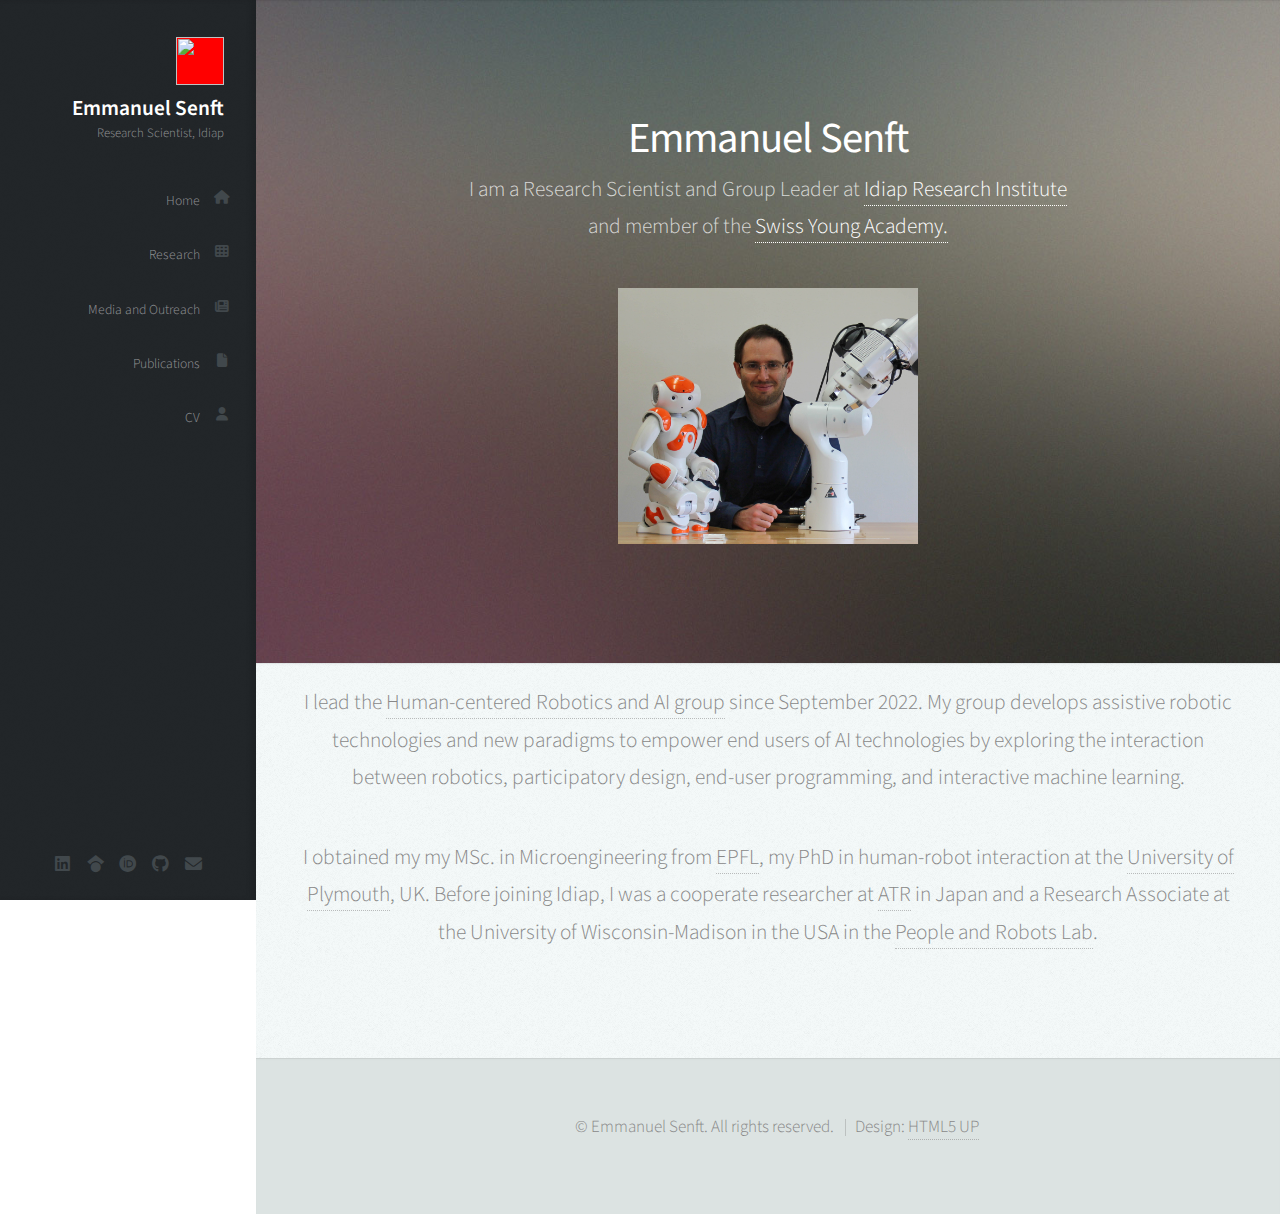
==== commit d01cf982: "Update style and research" ====
--- a/index.html
+++ b/index.html
@@ -7,10 +7,12 @@
 <html>
 
 <head>
+	<script async src="https://www.googletagmanager.com/gtag/js?id=UA-127162467-1"></script>
 	<title>Emmanuel Senft</title>
 	<meta charset="utf-8" />
 	<meta name="viewport" content="width=device-width, initial-scale=1, user-scalable=no" />
 	<link rel="stylesheet" href="assets/css/main.css" />
+	<link rel="icon" href="images/icon.jpg">
 </head>
 
 <body class="is-preload">
@@ -31,7 +33,7 @@
 				<ul>
 					<li><a href="index.html" id="top-link"><span class="icon solid fa-home">Home</span></a></li>
 					<li><a href="research.html" id="top-link"><span class="icon solid fa-th">Research</span></a></li>
-					<li><a href="media.html" id="top-link"><span class="icon solid fa-newspaper">Media</span></a></li>
+					<li><a href="media.html" id="top-link"><span class="icon solid fa-newspaper">Media and Outreach</span></a></li>
 					<li><a href="publications.html" id="top-link"><span
 								class="icon solid fa-file">Publications</span></a></li>
 					<li><a href="cv.pdf" id="top-link"><span class="icon solid fa-user">CV</span></a></li>
@@ -90,11 +92,12 @@
 			<div class="container">
 				<p>I lead the <a href="https://www.idiap.ch/hrai">Human-centered Robotics and AI group</a> since
 					September 2022. My group develops assistive robotic technologies and new paradigms to empower
-					end-users of AI technologies by exploring the intersection of participatory design, end-user
+					end users of AI technologies by exploring the interaction between robotics, participatory design, end-user
 					programming, and interactive machine learning.</p>
 
-				<p>I obtainmy my MSc. in Microengineering from <a href="http://www.epfl.ch">EPFL</a>, my PhD in
+				<p>I obtained my my MSc. in Microengineering from <a href="http://www.epfl.ch">EPFL</a>, my PhD in
 					human-robot interaction at the <a href="https://www.plymouth.ac.uk/">University of Plymouth</a>, UK.
+					
 					Before joining Idiap, I was a cooperate researcher at <a
 						href="https://www.atr.jp/index_e.html">ATR</a> in Japan and a Research Associate at the
 					University of Wisconsin-Madison in the USA in the <a href="https://peopleandrobots.wisc.edu/">People
--- a/assets/css/main.css
+++ b/assets/css/main.css
@@ -2253,14 +2253,20 @@
 
 			#main > section.two {
 				background-color: #f5fafa;
+				padding-top: 1em;
+				padding-bottom: 3em;
 			}
 
 			#main > section.three {
 				background-color: #ecf1f1;
+				padding: 1em;
+				padding-bottom: 3em;
 			}
 
 			#main > section.four {
 				background-color: #e8edec;
+				padding: 1em;
+				padding-bottom: 3em;
 			}
 
 /* Wide */
